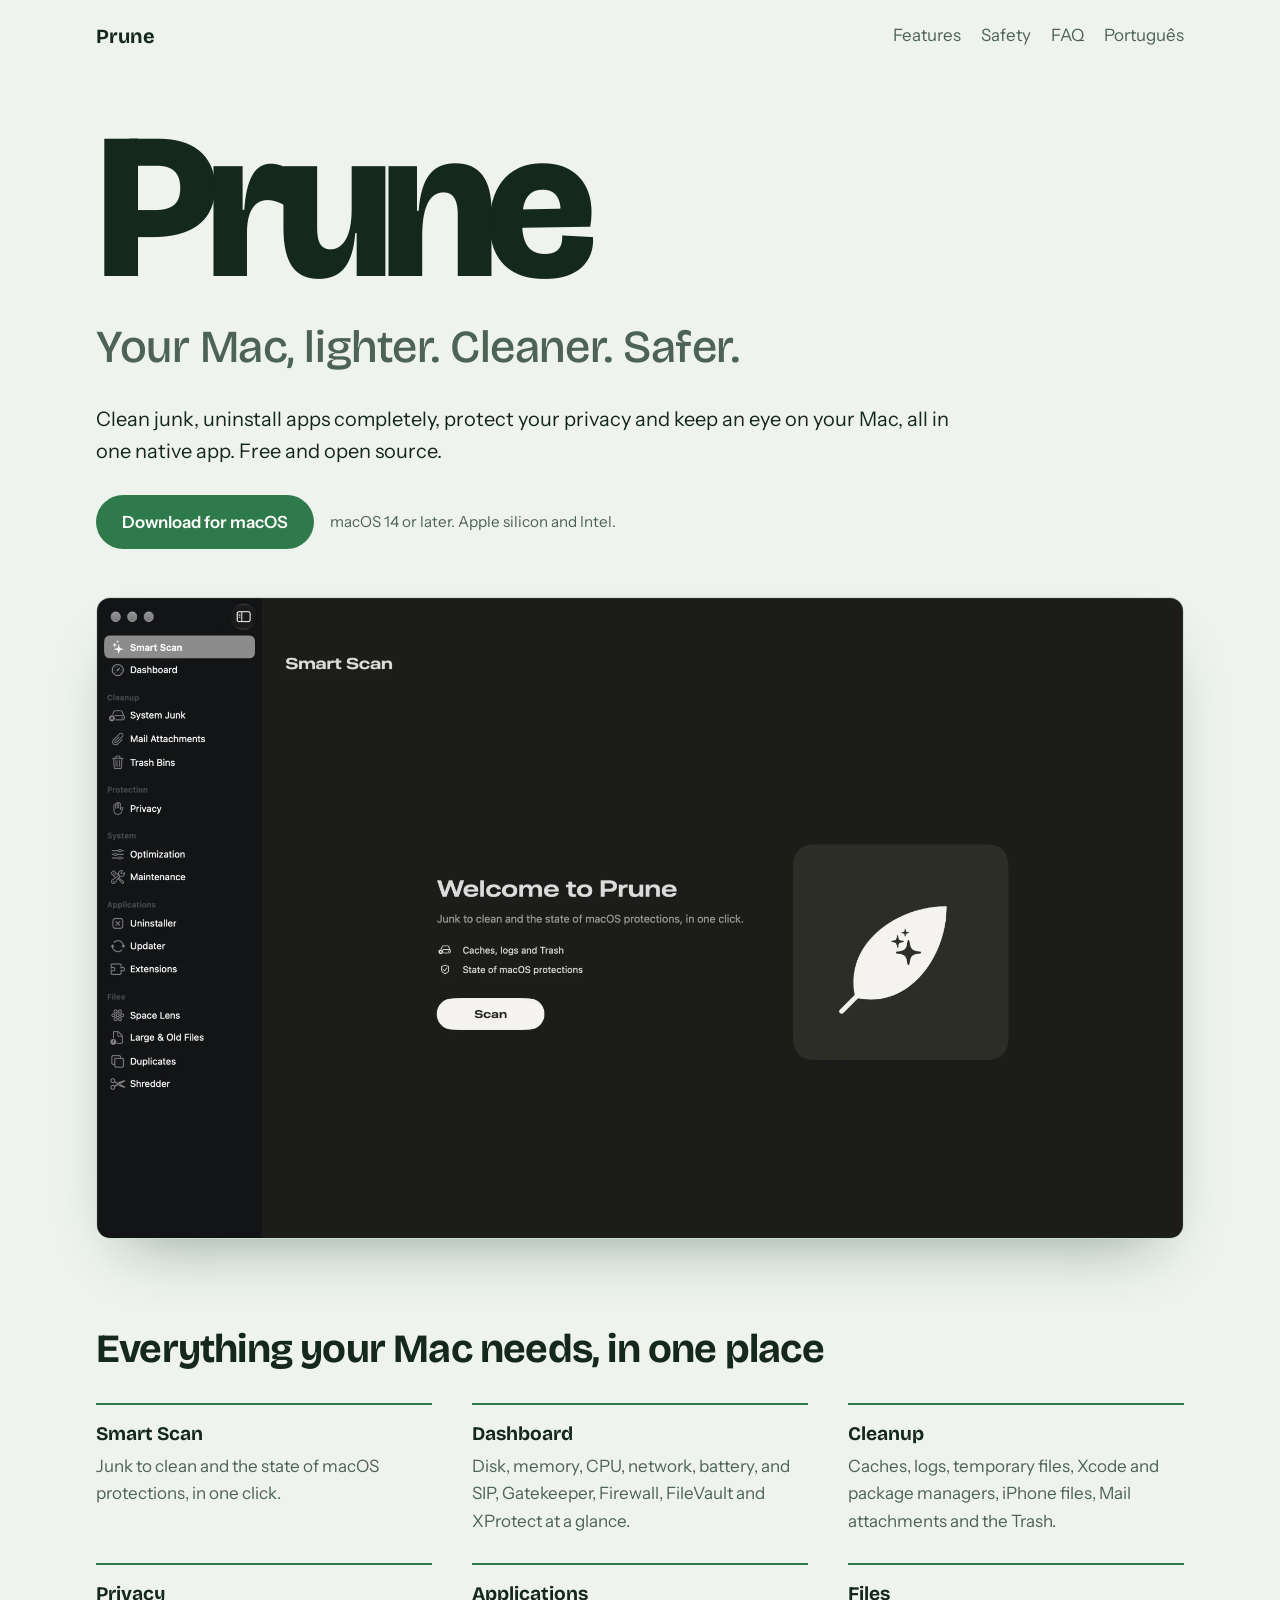
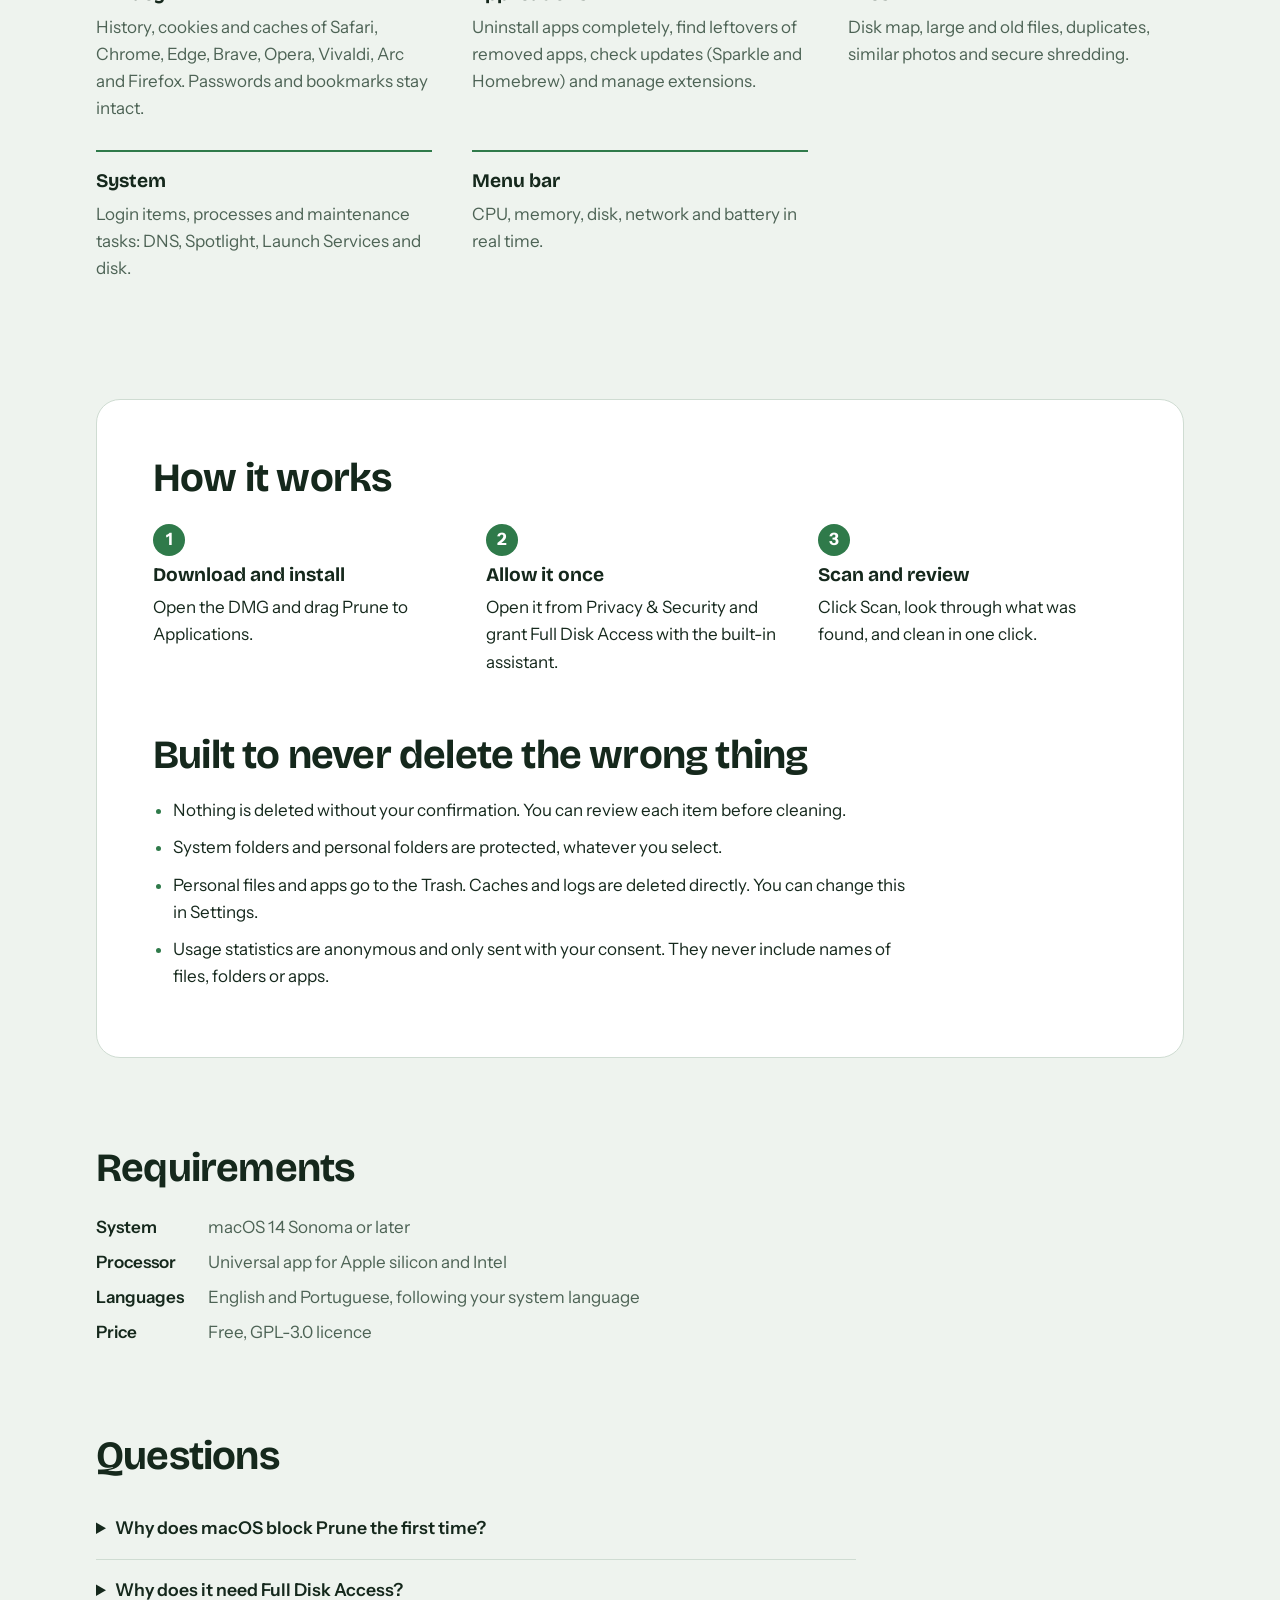
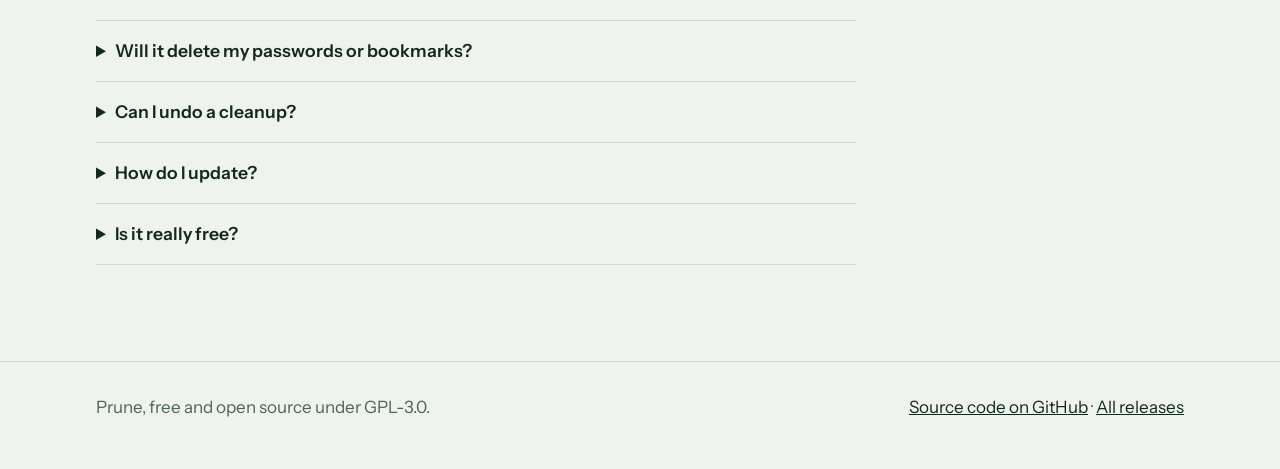
==== site/index.html @ 06bfbdbd "Add the Prune website (1.5.0)" ====
<!doctype html>
<html lang="en">
<head>
<meta charset="utf-8">
<meta name="viewport" content="width=device-width, initial-scale=1">
<title>Prune for Mac</title>
<meta name="description" content="Prune is a free, open-source Mac cleaner: clean junk, uninstall apps completely, protect your privacy and keep an eye on your Mac.">
<link rel="alternate" hreflang="pt-PT" href="pt/">
<link rel="preconnect" href="https://fonts.googleapis.com">
<link rel="stylesheet" href="https://fonts.googleapis.com/css2?family=Bricolage+Grotesque:wght@500;700;800&family=Instrument+Sans:wght@400;600&display=swap">
<link rel="stylesheet" href="style.css">
</head>
<body>
<a class="skip" href="#main">Skip to content</a>
<div class="wrap">
<header class="top">
  <a class="brand" href="./">Prune</a>
  <nav aria-label="Main">
    <a class="opt" href="#features">Features</a>
    <a class="opt" href="#safety">Safety</a>
    <a class="opt" href="#faq">FAQ</a>
    <a href="pt/" hreflang="pt-PT" lang="pt-PT">Português</a>
  </nav>
</header>
<main id="main">
<div class="hero">
  <h1>Prune<span>Your Mac, lighter. Cleaner. Safer.</span></h1>
  <p class="lede">Clean junk, uninstall apps completely, protect your privacy and keep an eye on your Mac, all in one native app. Free and open source.</p>
  <div class="cta">
    <a class="button" href="https://github.com/viniciuslopesgit/prune/releases/latest">Download for macOS</a>
    <p class="note">macOS 14 or later. Apple silicon and Intel.</p>
  </div>
  <figure class="shot"><img src="screenshot.png" width="2000" height="1177" alt="Prune Smart Scan showing junk to clean and the state of macOS protections"></figure>
</div>

<section id="features" aria-labelledby="f-h">
  <h2 id="f-h">Everything your Mac needs, in one place</h2>
  <div class="features">
    <div><h3>Smart Scan</h3><p>Junk to clean and the state of macOS protections, in one click.</p></div>
    <div><h3>Dashboard</h3><p>Disk, memory, CPU, network, battery, and SIP, Gatekeeper, Firewall, FileVault and XProtect at a glance.</p></div>
    <div><h3>Cleanup</h3><p>Caches, logs, temporary files, Xcode and package managers, iPhone files, Mail attachments and the Trash.</p></div>
    <div><h3>Privacy</h3><p>History, cookies and caches of Safari, Chrome, Edge, Brave, Opera, Vivaldi, Arc and Firefox. Passwords and bookmarks stay intact.</p></div>
    <div><h3>Applications</h3><p>Uninstall apps completely, find leftovers of removed apps, check updates (Sparkle and Homebrew) and manage extensions.</p></div>
    <div><h3>Files</h3><p>Disk map, large and old files, duplicates, similar photos and secure shredding.</p></div>
    <div><h3>System</h3><p>Login items, processes and maintenance tasks: DNS, Spotlight, Launch Services and disk.</p></div>
    <div><h3>Menu bar</h3><p>CPU, memory, disk, network and battery in real time.</p></div>
  </div>
</section>

<div class="safety" id="safety">
<section aria-labelledby="h-h">
  <h2 id="h-h">How it works</h2>
  <ol class="steps">
    <li><h3>Download and install</h3><p>Open the DMG and drag Prune to Applications.</p></li>
    <li><h3>Allow it once</h3><p>Open it from Privacy &amp; Security and grant Full Disk Access with the built-in assistant.</p></li>
    <li><h3>Scan and review</h3><p>Click Scan, look through what was found, and clean in one click.</p></li>
  </ol>
  <h2>Built to never delete the wrong thing</h2>
  <ul class="ticks">
    <li>Nothing is deleted without your confirmation. You can review each item before cleaning.</li>
    <li>System folders and personal folders are protected, whatever you select.</li>
    <li>Personal files and apps go to the Trash. Caches and logs are deleted directly. You can change this in Settings.</li>
    <li>Usage statistics are anonymous and only sent with your consent. They never include names of files, folders or apps.</li>
  </ul>
</section>
</div>

<section aria-labelledby="r-h">
  <h2 id="r-h">Requirements</h2>
  <dl class="req">
    <dt>System</dt><dd>macOS 14 Sonoma or later</dd>
    <dt>Processor</dt><dd>Universal app for Apple silicon and Intel</dd>
    <dt>Languages</dt><dd>English and Portuguese, following your system language</dd>
    <dt>Price</dt><dd>Free, GPL-3.0 licence</dd>
  </dl>
</section>

<section id="faq" aria-labelledby="q-h">
  <h2 id="q-h">Questions</h2>
  <details><summary>Why does macOS block Prune the first time?</summary>
    <p>Prune is not registered with Apple. Allow it once in System Settings, Privacy &amp; Security, Open Anyway, or run this in Terminal:</p>
    <pre><code>xattr -dr com.apple.quarantine /Applications/Prune.app</code></pre></details>
  <details><summary>Why does it need Full Disk Access?</summary>
    <p>Caches, logs and browser data live in folders macOS protects. Without access, Prune cannot see or clean them.</p></details>
  <details><summary>Will it delete my passwords or bookmarks?</summary>
    <p>No. Privacy cleaning removes history, cookies and caches only.</p></details>
  <details><summary>Can I undo a cleanup?</summary>
    <p>Personal files and apps go to the Trash, so you can restore them from there. Caches and logs are removed directly, as apps rebuild them.</p></details>
  <details><summary>How do I update?</summary>
    <p>Download the new version and replace the app in Applications. What's new is in the <a href="https://github.com/viniciuslopesgit/prune/blob/main/CHANGELOG.md">changelog</a>.</p></details>
  <details><summary>Is it really free?</summary>
    <p>Yes. Prune is open source under the GPL-3.0 licence, with the code on GitHub.</p></details>
</section>
</main>
</div>
<footer><div class="wrap">
  <span>Prune, free and open source under GPL-3.0.</span>
  <span><a href="https://github.com/viniciuslopesgit/prune">Source code on GitHub</a> · <a href="https://github.com/viniciuslopesgit/prune/releases">All releases</a></span>
</div></footer>
</body>
</html>
---- site/style.css ----
:root {
  --bg: #eef3ee;
  --surface: #ffffff;
  --ink: #15281c;
  --muted: #4d6355;
  --leaf: #2f7a4a;
  --leaf-ink: #ffffff;
  --line: #cfdcd2;
  color-scheme: light dark;
}
@media (prefers-color-scheme: dark) {
  :root:not([data-theme="light"]) {
    --bg: #0f1a13; --surface: #16251b; --ink: #e4efe6; --muted: #9db5a4;
    --leaf: #6cc28c; --leaf-ink: #0f1a13; --line: #2a3f31;
  }
}
:root[data-theme="dark"] {
  --bg: #0f1a13; --surface: #16251b; --ink: #e4efe6; --muted: #9db5a4;
  --leaf: #6cc28c; --leaf-ink: #0f1a13; --line: #2a3f31;
}
* { box-sizing: border-box; }
html { scroll-behavior: smooth; }
@media (prefers-reduced-motion: reduce) { html { scroll-behavior: auto; } }
body {
  margin: 0; background: var(--bg); color: var(--ink);
  font: 1.0625rem/1.6 "Instrument Sans", system-ui, sans-serif;
}
h1, h2, h3 { font-family: "Bricolage Grotesque", system-ui, sans-serif; line-height: 1.1; margin: 0 0 .5em; }
h2 { font-size: clamp(1.75rem, 4vw, 2.5rem); letter-spacing: -.02em; }
h3 { font-size: 1.2rem; }
p { margin: 0 0 1em; max-width: 68ch; }
a { color: var(--leaf); }
a:focus-visible, summary:focus-visible { outline: 3px solid var(--leaf); outline-offset: 3px; border-radius: 4px; }
.wrap { max-width: 1120px; margin: 0 auto; padding: 0 16px; }
.skip { position: absolute; left: -999px; }
.skip:focus { left: 16px; top: 16px; background: var(--surface); padding: 8px; }

header.top { display: flex; justify-content: space-between; align-items: center; padding: 20px 0; gap: 16px; }
.brand { font-family: "Bricolage Grotesque", sans-serif; font-weight: 700; font-size: 1.25rem; color: var(--ink); text-decoration: none; }
.top nav { display: flex; gap: 20px; flex-wrap: wrap; }
.top nav a { color: var(--muted); text-decoration: none; }
.top nav a:hover { color: var(--ink); }

.hero { padding: 48px 0 0; }
.hero h1 {
  font-size: clamp(4.5rem, 18vw, 13rem); font-weight: 800; letter-spacing: -.06em;
  margin: 0; line-height: .85;
}
.hero h1 span { display: block; font-size: .22em; font-weight: 500; letter-spacing: -.01em; color: var(--muted); margin-top: .5em; line-height: 1.2; }
.hero .lede { font-size: 1.25rem; margin-top: 28px; }
.cta { display: flex; gap: 16px; align-items: center; flex-wrap: wrap; margin: 28px 0 8px; }
.button {
  background: var(--leaf); color: var(--leaf-ink); text-decoration: none; font-weight: 600;
  padding: 14px 26px; border-radius: 999px; font-size: 1.05rem;
}
.button:hover { filter: brightness(1.08); }
.note { color: var(--muted); font-size: .95rem; margin: 0; }
.shot { margin: 48px 0 0; }
.shot img { width: 100%; height: auto; display: block; border-radius: 14px; border: 1px solid var(--line); box-shadow: 0 30px 60px -30px rgba(21, 60, 35, .45); }

section { padding: 88px 0 0; }
.features { display: grid; grid-template-columns: repeat(auto-fit, minmax(260px, 1fr)); gap: 0 40px; margin-top: 32px; }
.features div { border-top: 2px solid var(--leaf); padding: 18px 0 28px; }
.features p { color: var(--muted); margin: 0; }

.safety { background: var(--surface); border: 1px solid var(--line); border-radius: 24px; padding: clamp(24px, 5vw, 56px); margin-top: 88px; }
.safety section { padding: 0; }
ol.steps { padding: 0; list-style: none; counter-reset: s; display: grid; grid-template-columns: repeat(auto-fit, minmax(220px, 1fr)); gap: 24px; margin: 24px 0 40px; }
ol.steps li { counter-increment: s; }
ol.steps li::before { content: counter(s); display: inline-grid; place-items: center; width: 2rem; height: 2rem; border-radius: 50%; background: var(--leaf); color: var(--leaf-ink); font-weight: 700; margin-bottom: 8px; }
ul.ticks { padding-left: 1.2em; margin: 0; }
ul.ticks li { margin-bottom: .6em; max-width: 68ch; }
ul.ticks li::marker { color: var(--leaf); }

dl.req { display: grid; grid-template-columns: max-content 1fr; gap: 8px 24px; margin: 24px 0 0; }
dl.req dt { font-weight: 600; }
dl.req dd { margin: 0; color: var(--muted); }
pre { background: var(--surface); border: 1px solid var(--line); padding: 12px 16px; border-radius: 8px; overflow-x: auto; font-size: .9rem; }

details { border-bottom: 1px solid var(--line); padding: 16px 0; max-width: 760px; }
summary { cursor: pointer; font-weight: 600; font-size: 1.1rem; }
details p { margin: 12px 0 0; color: var(--muted); }

footer { margin-top: 96px; padding: 32px 0 48px; border-top: 1px solid var(--line); color: var(--muted); }
footer .wrap { display: flex; justify-content: space-between; gap: 16px; flex-wrap: wrap; }
footer a { color: var(--ink); }
@media (max-width: 600px) { .top nav a.opt { display: none; } dl.req { grid-template-columns: 1fr; } dl.req dd { margin-bottom: 8px; } }
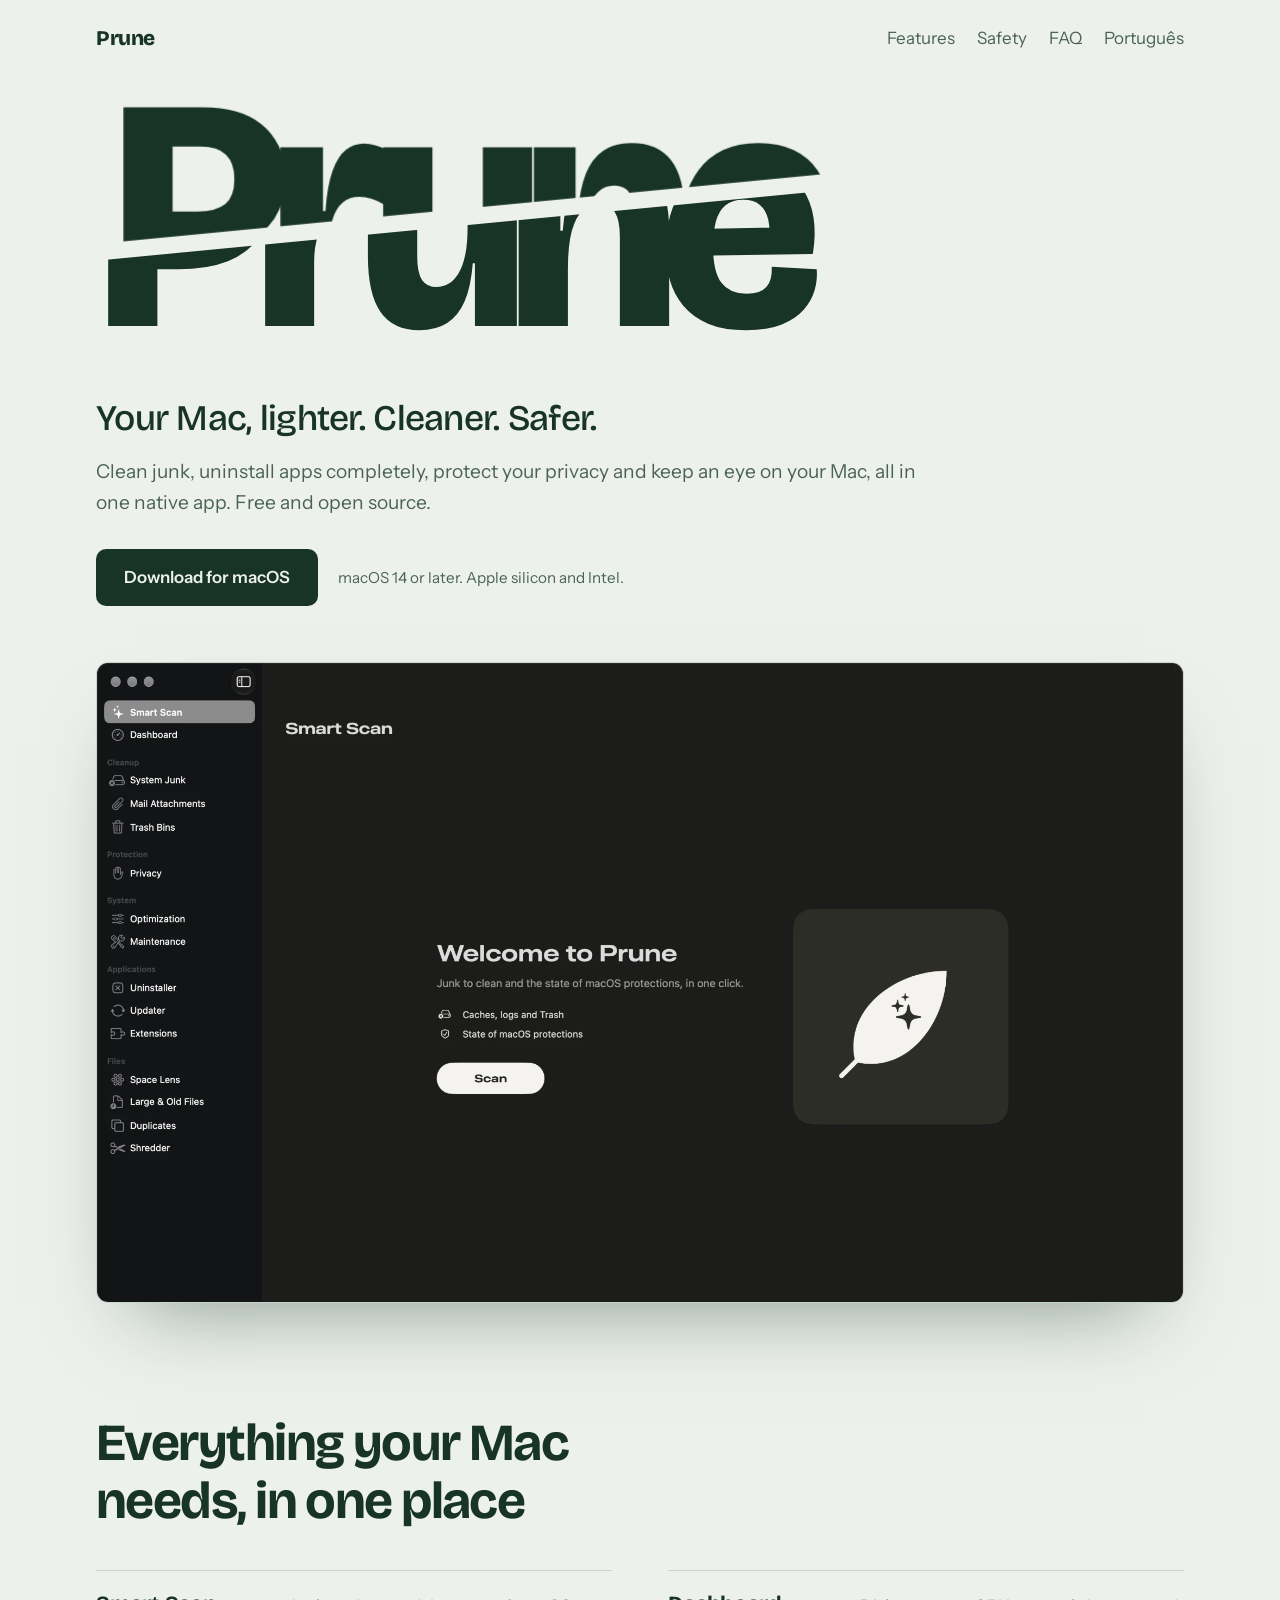
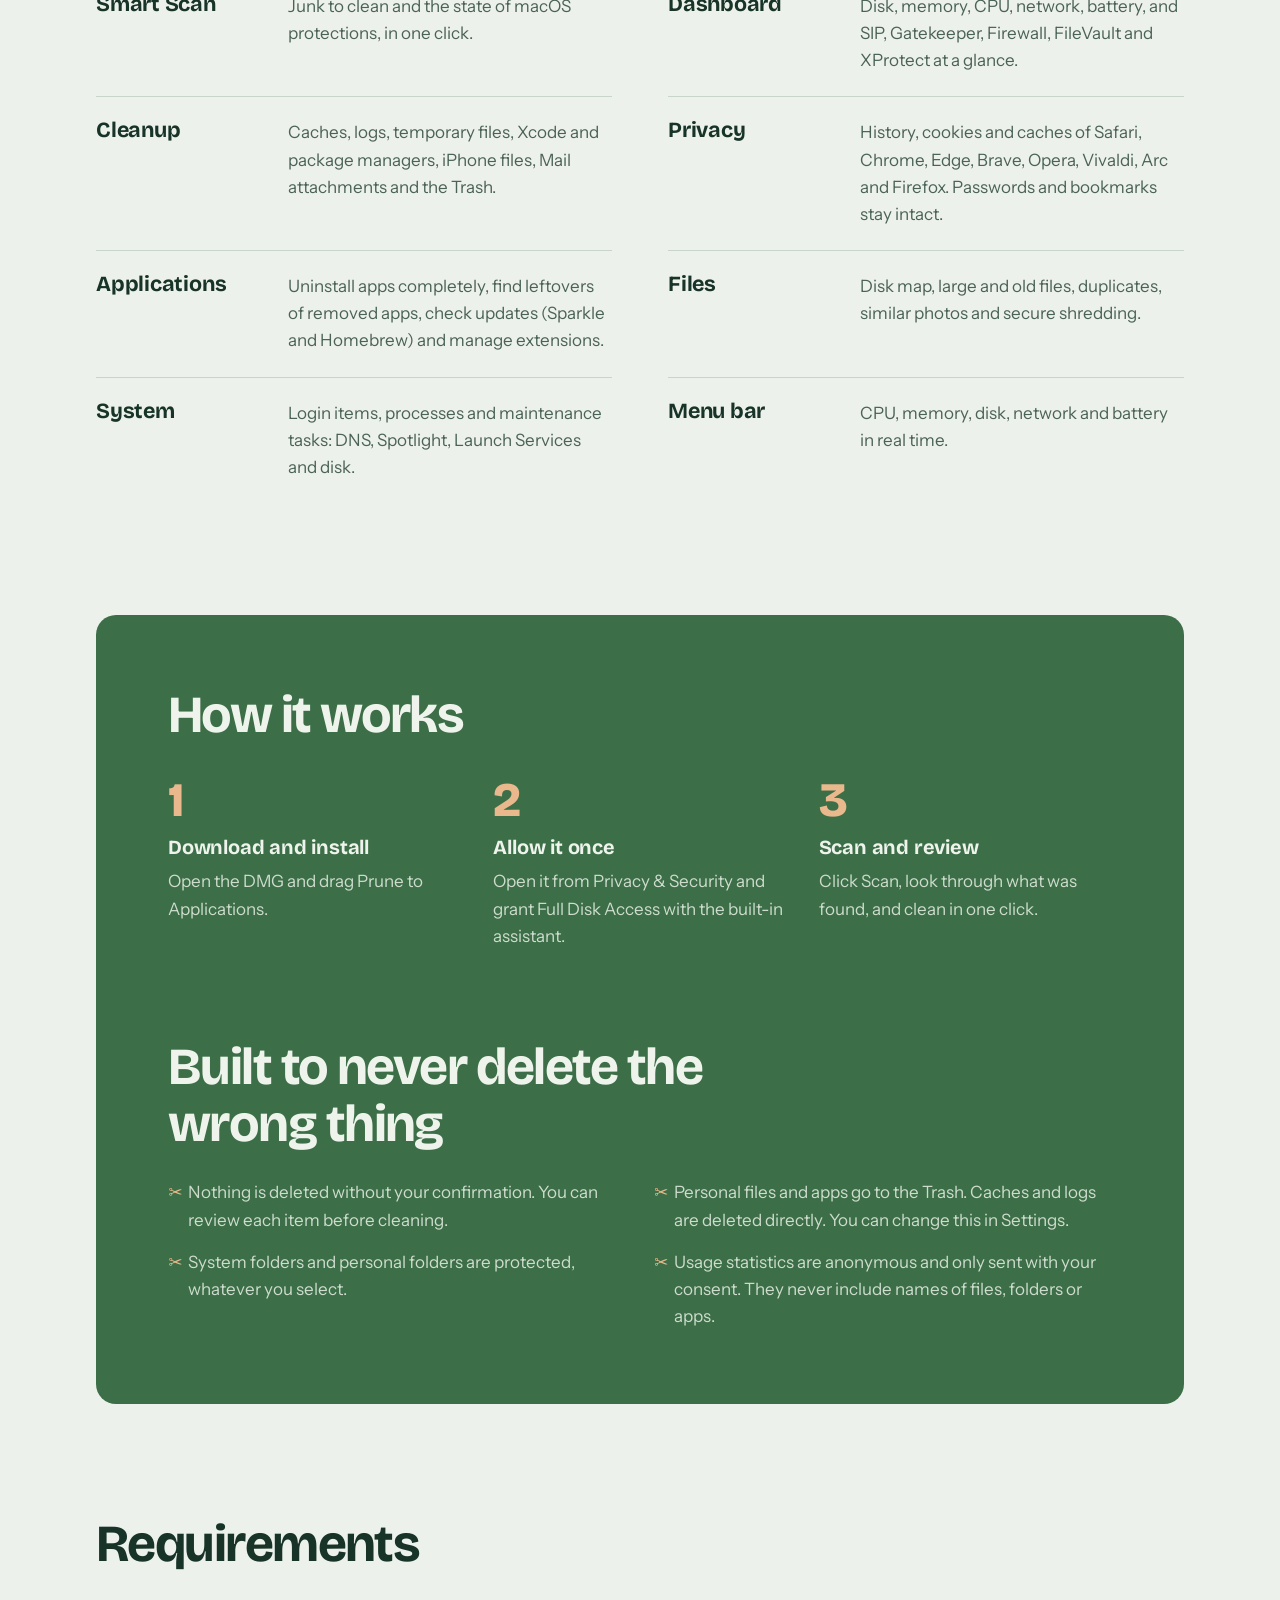
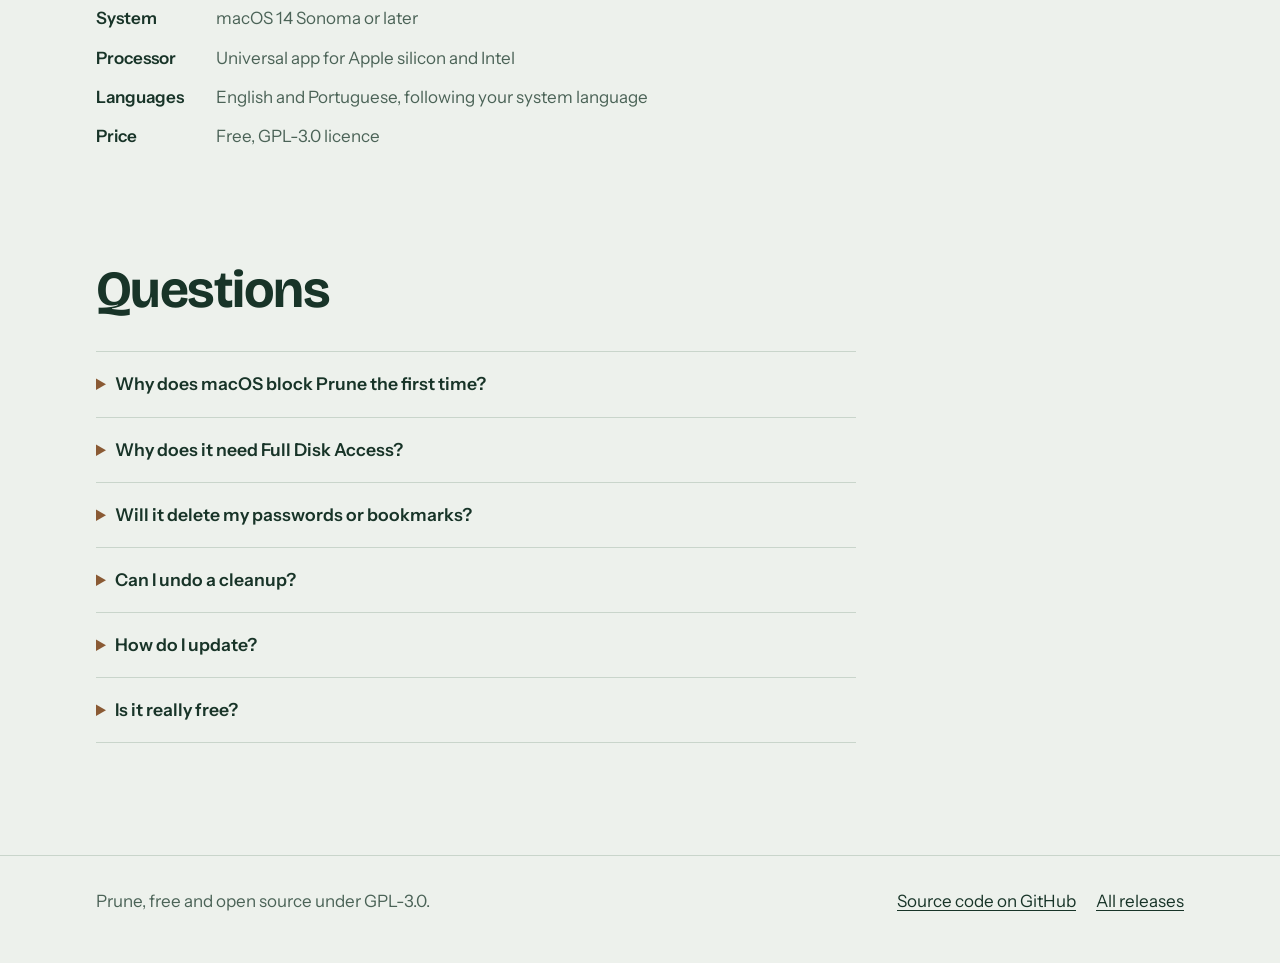
==== commit ee7ca785: "Redesign the website and publish it on GitHub Pages (1.6.0)" ====
--- a/site/index.html
+++ b/site/index.html
@@ -24,7 +24,8 @@
 </header>
 <main id="main">
 <div class="hero">
-  <h1>Prune<span>Your Mac, lighter. Cleaner. Safer.</span></h1>
+  <h1 class="mark" aria-label="Prune"><span class="piece top" aria-hidden="true">Prune</span><span class="piece low" aria-hidden="true">Prune</span></h1>
+  <p class="tagline">Your Mac, lighter. Cleaner. Safer.</p>
   <p class="lede">Clean junk, uninstall apps completely, protect your privacy and keep an eye on your Mac, all in one native app. Free and open source.</p>
   <div class="cta">
     <a class="button" href="https://github.com/viniciuslopesgit/prune/releases/latest">Download for macOS</a>
@@ -95,7 +96,7 @@
 </div>
 <footer><div class="wrap">
   <span>Prune, free and open source under GPL-3.0.</span>
-  <span><a href="https://github.com/viniciuslopesgit/prune">Source code on GitHub</a> · <a href="https://github.com/viniciuslopesgit/prune/releases">All releases</a></span>
+  <span><a href="https://github.com/viniciuslopesgit/prune">Source code on GitHub</a> <a href="https://github.com/viniciuslopesgit/prune/releases">All releases</a></span>
 </div></footer>
 </body>
 </html>
--- a/site/style.css
+++ b/site/style.css
@@ -1,87 +1,122 @@
+/* Prune: a pruning cut through the wordmark is the one bold moment; the rest stays quiet. */
 :root {
-  --bg: #eef3ee;
-  --surface: #ffffff;
-  --ink: #15281c;
-  --muted: #4d6355;
-  --leaf: #2f7a4a;
-  --leaf-ink: #ffffff;
-  --line: #cfdcd2;
+  --paper: #edf1ec;   /* pale leaf-grey */
+  --sheet: #f7f9f6;
+  --ink: #183428;     /* bottle green */
+  --muted: #4b6357;
+  --moss: #3c6e47;
+  --bark: #8a5a34;    /* the cut, step numbers */
+  --line: #c9d5cb;
+  --on-moss: #eef4ec;
   color-scheme: light dark;
 }
 @media (prefers-color-scheme: dark) {
   :root:not([data-theme="light"]) {
-    --bg: #0f1a13; --surface: #16251b; --ink: #e4efe6; --muted: #9db5a4;
-    --leaf: #6cc28c; --leaf-ink: #0f1a13; --line: #2a3f31;
+    --paper: #16201a; --sheet: #1c2921; --ink: #e2ebe0; --muted: #a2b5a7;
+    --moss: #2f5a3a; --bark: #d39a68; --line: #2c3d32; --on-moss: #eef4ec;
   }
 }
 :root[data-theme="dark"] {
-  --bg: #0f1a13; --surface: #16251b; --ink: #e4efe6; --muted: #9db5a4;
-  --leaf: #6cc28c; --leaf-ink: #0f1a13; --line: #2a3f31;
+  --paper: #16201a; --sheet: #1c2921; --ink: #e2ebe0; --muted: #a2b5a7;
+  --moss: #2f5a3a; --bark: #d39a68; --line: #2c3d32; --on-moss: #eef4ec;
 }
+
 * { box-sizing: border-box; }
 html { scroll-behavior: smooth; }
-@media (prefers-reduced-motion: reduce) { html { scroll-behavior: auto; } }
 body {
-  margin: 0; background: var(--bg); color: var(--ink);
+  margin: 0; background: var(--paper); color: var(--ink);
   font: 1.0625rem/1.6 "Instrument Sans", system-ui, sans-serif;
 }
 h1, h2, h3 { font-family: "Bricolage Grotesque", system-ui, sans-serif; line-height: 1.1; margin: 0 0 .5em; }
-h2 { font-size: clamp(1.75rem, 4vw, 2.5rem); letter-spacing: -.02em; }
-h3 { font-size: 1.2rem; }
-p { margin: 0 0 1em; max-width: 68ch; }
-a { color: var(--leaf); }
-a:focus-visible, summary:focus-visible { outline: 3px solid var(--leaf); outline-offset: 3px; border-radius: 4px; }
+h2 { font-size: clamp(2rem, 5vw, 3.25rem); font-weight: 700; letter-spacing: -.03em; max-width: 18ch; }
+h3 { font-size: 1.25rem; font-weight: 700; letter-spacing: -.01em; }
+p { margin: 0 0 1em; max-width: 64ch; }
+a { color: var(--moss); text-underline-offset: 3px; }
+a:focus-visible, summary:focus-visible { outline: 3px solid var(--bark); outline-offset: 3px; border-radius: 4px; }
 .wrap { max-width: 1120px; margin: 0 auto; padding: 0 16px; }
 .skip { position: absolute; left: -999px; }
-.skip:focus { left: 16px; top: 16px; background: var(--surface); padding: 8px; }
+.skip:focus { left: 16px; top: 16px; background: var(--sheet); padding: 8px; z-index: 2; }
 
-header.top { display: flex; justify-content: space-between; align-items: center; padding: 20px 0; gap: 16px; }
-.brand { font-family: "Bricolage Grotesque", sans-serif; font-weight: 700; font-size: 1.25rem; color: var(--ink); text-decoration: none; }
-.top nav { display: flex; gap: 20px; flex-wrap: wrap; }
+header.top { display: flex; justify-content: space-between; align-items: center; padding: 22px 0; gap: 16px; }
+.brand { font-family: "Bricolage Grotesque", sans-serif; font-weight: 800; font-size: 1.3rem; color: var(--ink); text-decoration: none; letter-spacing: -.02em; }
+.top nav { display: flex; gap: 22px; flex-wrap: wrap; }
 .top nav a { color: var(--muted); text-decoration: none; }
-.top nav a:hover { color: var(--ink); }
+.top nav a:hover { color: var(--ink); text-decoration: underline; }
 
-.hero { padding: 48px 0 0; }
-.hero h1 {
-  font-size: clamp(4.5rem, 18vw, 13rem); font-weight: 800; letter-spacing: -.06em;
-  margin: 0; line-height: .85;
+/* Hero: the wordmark, cut on a diagonal like a pruned branch */
+.hero { padding: 24px 0 0; }
+.mark {
+  position: relative; display: grid; margin: 0;
+  font-size: clamp(5.5rem, 27vw, 19rem); font-weight: 800; letter-spacing: -.065em;
+  line-height: .82; padding-bottom: .06em;
 }
-.hero h1 span { display: block; font-size: .22em; font-weight: 500; letter-spacing: -.01em; color: var(--muted); margin-top: .5em; line-height: 1.2; }
-.hero .lede { font-size: 1.25rem; margin-top: 28px; }
-.cta { display: flex; gap: 16px; align-items: center; flex-wrap: wrap; margin: 28px 0 8px; }
+.piece { grid-area: 1 / 1; }
+.piece.top { clip-path: polygon(0 0, 100% 0, 100% 22%, 0 64%); transform: translate(.05em, -.06em); }
+.piece.low { clip-path: polygon(0 64%, 100% 22%, 100% 100%, 0 100%); }
+@media (prefers-reduced-motion: no-preference) {
+  html { scroll-behavior: smooth; }
+  .piece.top { animation: snip .9s cubic-bezier(.2, .8, .2, 1) .35s both; }
+  @keyframes snip { from { transform: none; } }
+}
+@media (prefers-reduced-motion: reduce) { html { scroll-behavior: auto; } }
+
+.tagline { font-family: "Bricolage Grotesque", sans-serif; font-size: clamp(1.5rem, 3.4vw, 2.25rem); font-weight: 500; letter-spacing: -.02em; line-height: 1.2; margin: 28px 0 0; }
+.hero .lede { font-size: 1.2rem; color: var(--muted); margin-top: 16px; }
+.cta { display: flex; gap: 20px; align-items: center; flex-wrap: wrap; margin: 32px 0 8px; }
 .button {
-  background: var(--leaf); color: var(--leaf-ink); text-decoration: none; font-weight: 600;
-  padding: 14px 26px; border-radius: 999px; font-size: 1.05rem;
+  background: var(--ink); color: var(--paper); text-decoration: none; font-weight: 600;
+  padding: 15px 28px; border-radius: 10px; font-size: 1.05rem;
 }
-.button:hover { filter: brightness(1.08); }
+.button:hover { background: var(--moss); color: var(--on-moss); }
 .note { color: var(--muted); font-size: .95rem; margin: 0; }
-.shot { margin: 48px 0 0; }
-.shot img { width: 100%; height: auto; display: block; border-radius: 14px; border: 1px solid var(--line); box-shadow: 0 30px 60px -30px rgba(21, 60, 35, .45); }
+.shot { margin: 56px 0 0; }
+.shot img { width: 100%; height: auto; display: block; border-radius: 12px; border: 1px solid var(--line); box-shadow: 0 40px 80px -40px rgba(24, 52, 40, .5); }
 
-section { padding: 88px 0 0; }
-.features { display: grid; grid-template-columns: repeat(auto-fit, minmax(260px, 1fr)); gap: 0 40px; margin-top: 32px; }
-.features div { border-top: 2px solid var(--leaf); padding: 18px 0 28px; }
+section { padding: 112px 0 0; }
+
+/* Features: a plain index of what Prune does, names set large */
+.features { display: grid; grid-template-columns: repeat(2, 1fr); gap: 0 56px; margin-top: 40px; }
+.features div { display: grid; grid-template-columns: 11rem 1fr; gap: 16px; padding: 22px 0; border-top: 1px solid var(--line); }
+.features h3 { margin: 0; font-size: 1.35rem; }
 .features p { color: var(--muted); margin: 0; }
 
-.safety { background: var(--surface); border: 1px solid var(--line); border-radius: 24px; padding: clamp(24px, 5vw, 56px); margin-top: 88px; }
+/* Safety: the one inverted block */
+.safety { background: var(--moss); color: var(--on-moss); border-radius: 20px; padding: clamp(28px, 6vw, 72px); margin-top: 112px; }
 .safety section { padding: 0; }
-ol.steps { padding: 0; list-style: none; counter-reset: s; display: grid; grid-template-columns: repeat(auto-fit, minmax(220px, 1fr)); gap: 24px; margin: 24px 0 40px; }
+.safety h2 { color: var(--on-moss); }
+.safety h2 + ul { margin-top: 24px; }
+ol.steps { padding: 0; list-style: none; counter-reset: s; display: grid; grid-template-columns: repeat(auto-fit, minmax(180px, 1fr)); gap: 32px; margin: 32px 0 72px; }
 ol.steps li { counter-increment: s; }
-ol.steps li::before { content: counter(s); display: inline-grid; place-items: center; width: 2rem; height: 2rem; border-radius: 50%; background: var(--leaf); color: var(--leaf-ink); font-weight: 700; margin-bottom: 8px; }
-ul.ticks { padding-left: 1.2em; margin: 0; }
-ul.ticks li { margin-bottom: .6em; max-width: 68ch; }
-ul.ticks li::marker { color: var(--leaf); }
+ol.steps li::before { content: counter(s); display: block; font: 800 3rem/1 "Bricolage Grotesque", sans-serif; color: #e9b98d; margin-bottom: 12px; }
+ol.steps p, ul.ticks li { color: color-mix(in srgb, var(--on-moss) 82%, transparent); }
+ul.ticks { padding-left: 1.2em; margin: 0; columns: 2 300px; column-gap: 48px; }
+ul.ticks li { margin-bottom: .9em; break-inside: avoid; }
+ul.ticks li::marker { content: "✂  "; color: #e9b98d; }
 
-dl.req { display: grid; grid-template-columns: max-content 1fr; gap: 8px 24px; margin: 24px 0 0; }
+dl.req { display: grid; grid-template-columns: max-content 1fr; gap: 12px 32px; margin: 32px 0 0; }
 dl.req dt { font-weight: 600; }
 dl.req dd { margin: 0; color: var(--muted); }
-pre { background: var(--surface); border: 1px solid var(--line); padding: 12px 16px; border-radius: 8px; overflow-x: auto; font-size: .9rem; }
+pre { background: var(--sheet); border: 1px solid var(--line); padding: 12px 16px; border-radius: 8px; overflow-x: auto; font-size: .9rem; }
 
-details { border-bottom: 1px solid var(--line); padding: 16px 0; max-width: 760px; }
+details { border-bottom: 1px solid var(--line); padding: 18px 0; max-width: 760px; }
+details:first-of-type { border-top: 1px solid var(--line); margin-top: 32px; }
 summary { cursor: pointer; font-weight: 600; font-size: 1.1rem; }
+summary::marker { color: var(--bark); }
 details p { margin: 12px 0 0; color: var(--muted); }
 
-footer { margin-top: 96px; padding: 32px 0 48px; border-top: 1px solid var(--line); color: var(--muted); }
+footer { margin-top: 112px; padding: 32px 0 48px; border-top: 1px solid var(--line); color: var(--muted); }
 footer .wrap { display: flex; justify-content: space-between; gap: 16px; flex-wrap: wrap; }
+footer span:last-child { display: flex; gap: 20px; }
 footer a { color: var(--ink); }
-@media (max-width: 600px) { .top nav a.opt { display: none; } dl.req { grid-template-columns: 1fr; } dl.req dd { margin-bottom: 8px; } }
+
+@media (max-width: 760px) {
+  .features { grid-template-columns: 1fr; }
+  .features div { grid-template-columns: 1fr; gap: 6px; }
+}
+@media (max-width: 600px) {
+  .top nav a.opt { display: none; }
+  dl.req { grid-template-columns: 1fr; gap: 2px; }
+  dl.req dd { margin-bottom: 12px; }
+  section { padding-top: 80px; }
+  .safety { margin-top: 80px; }
+}
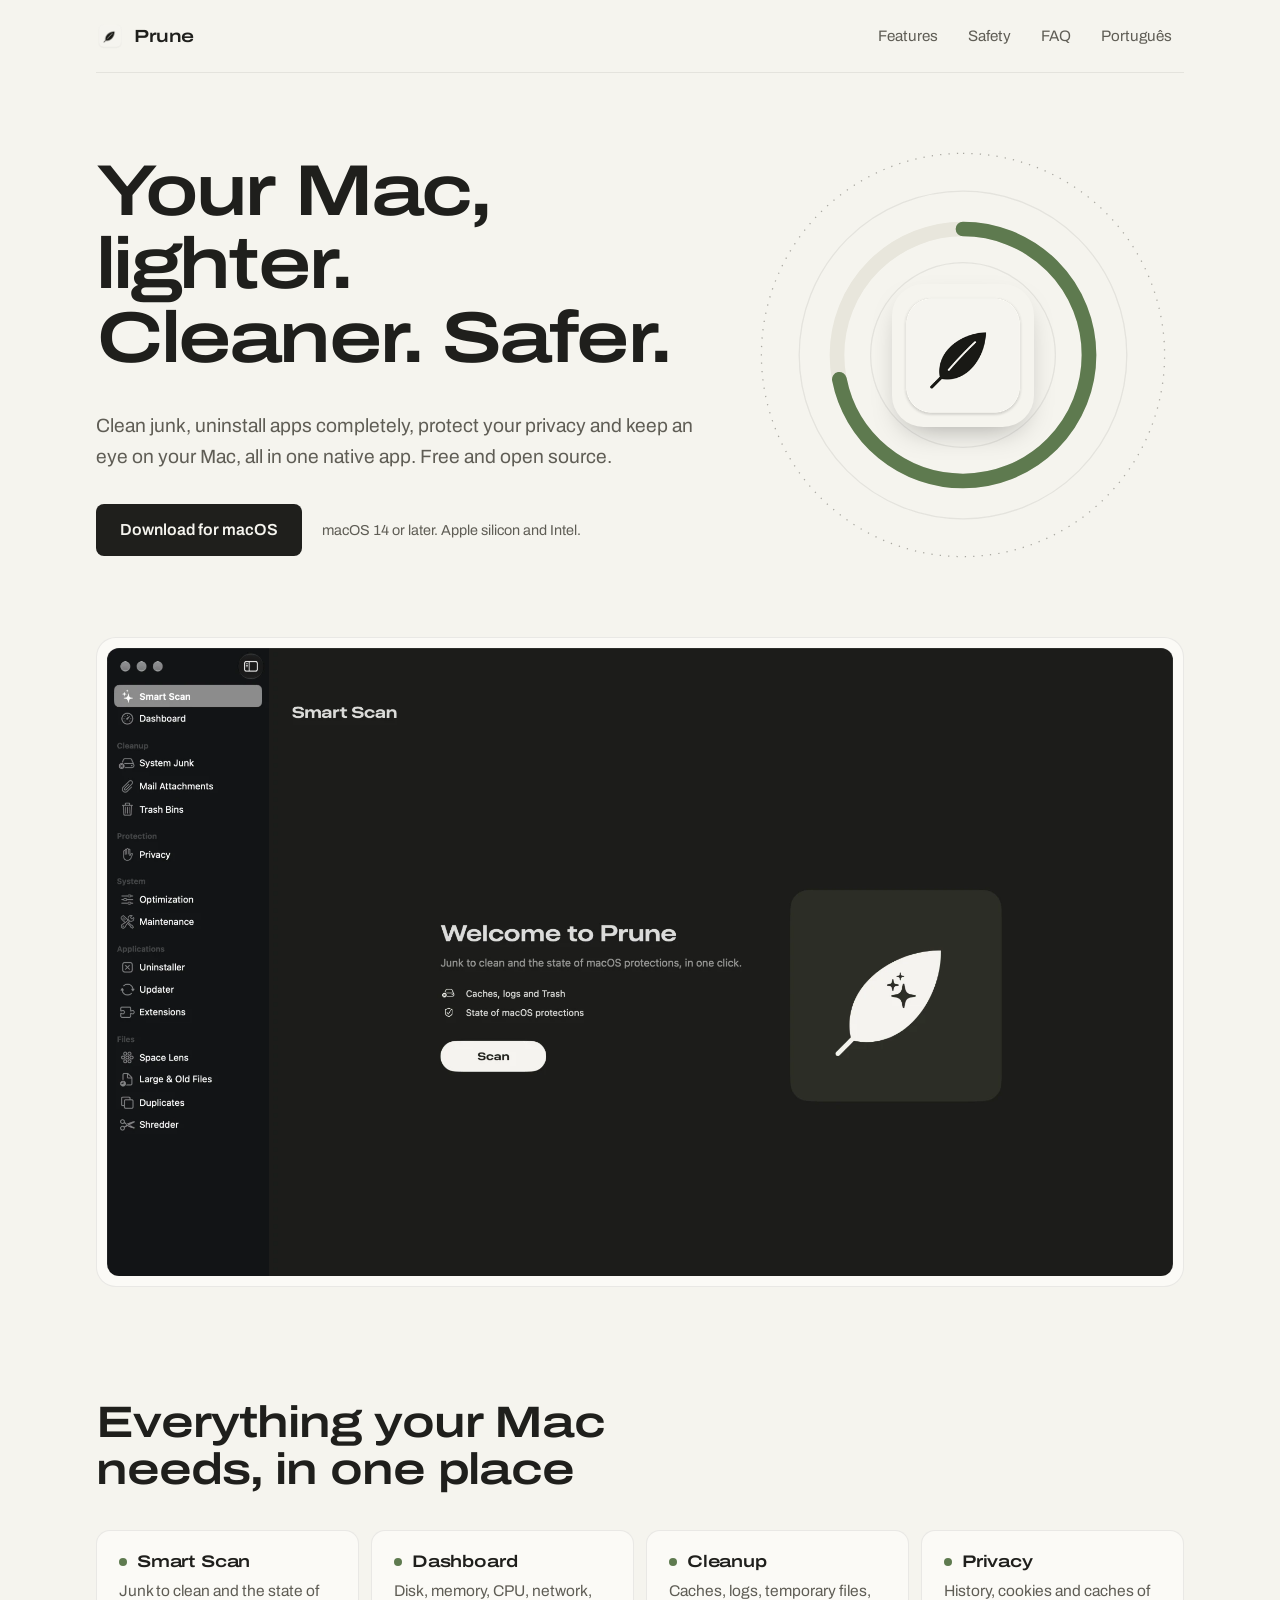
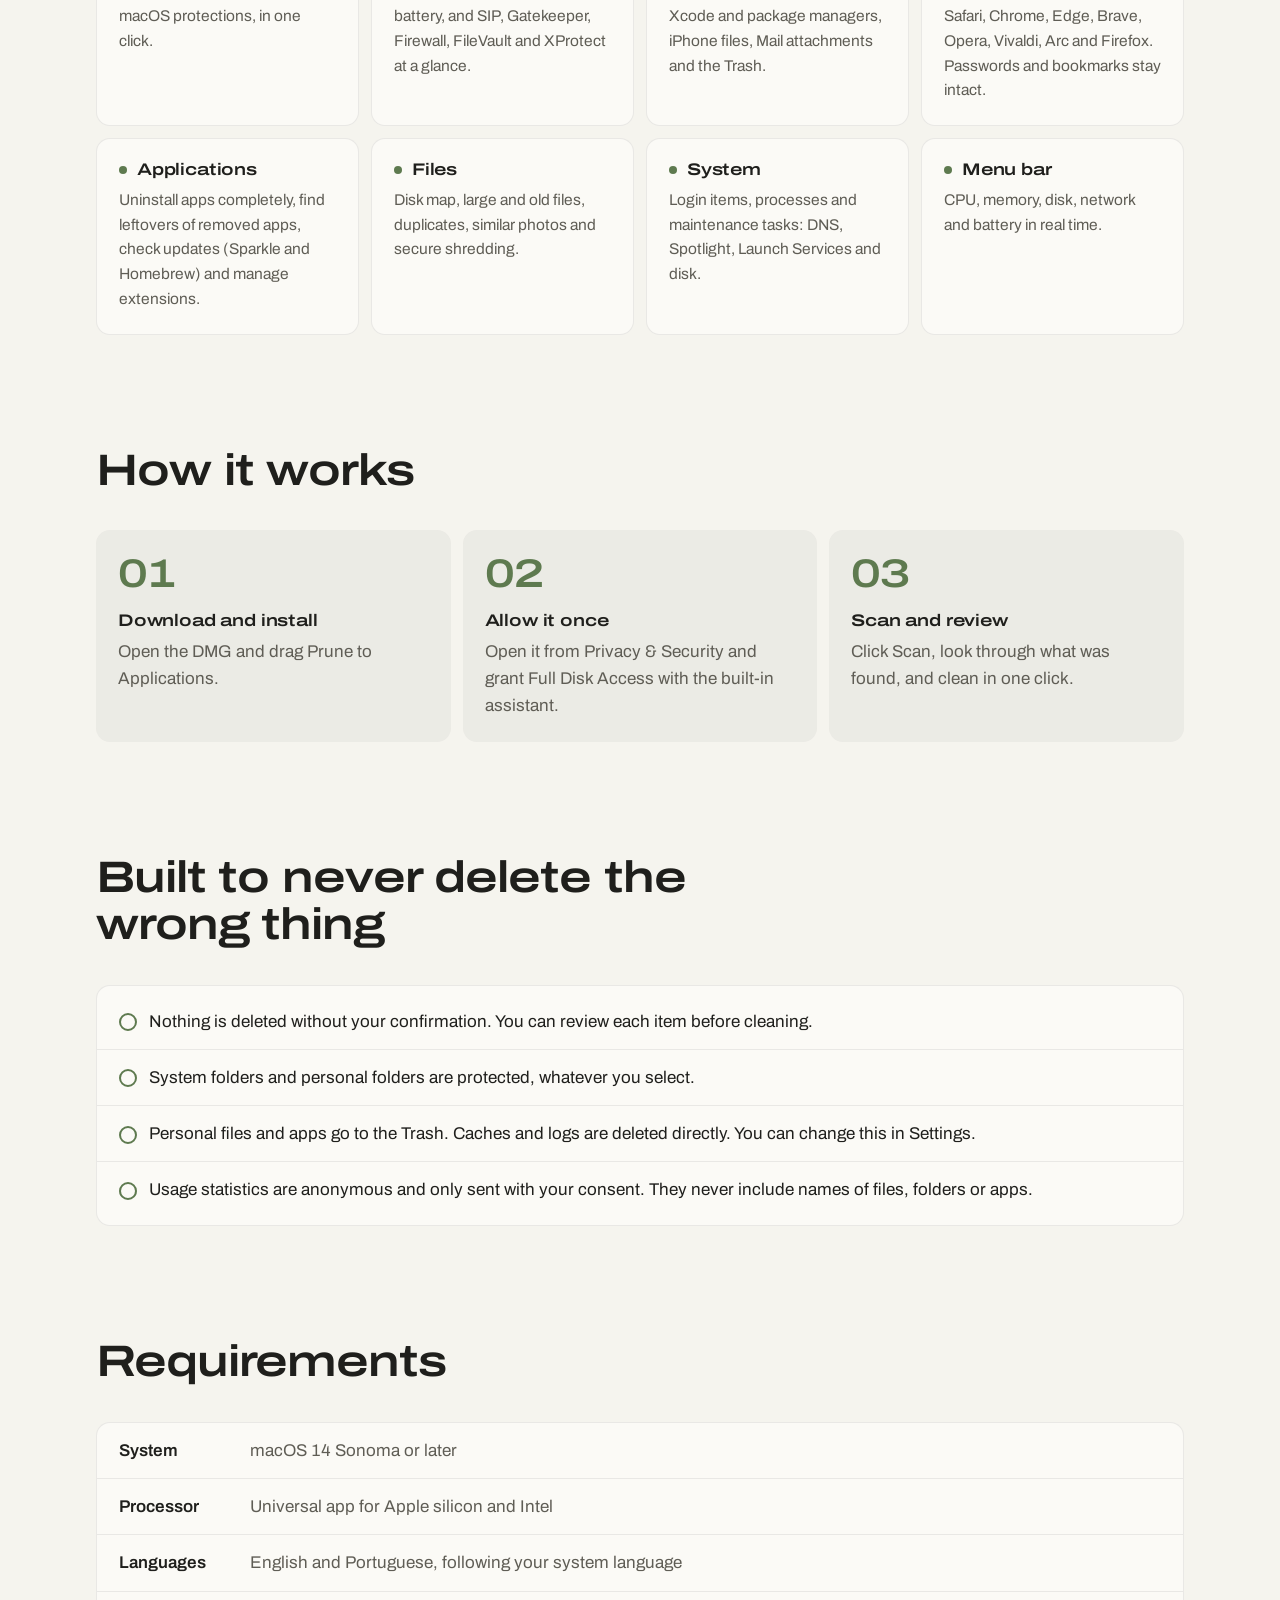
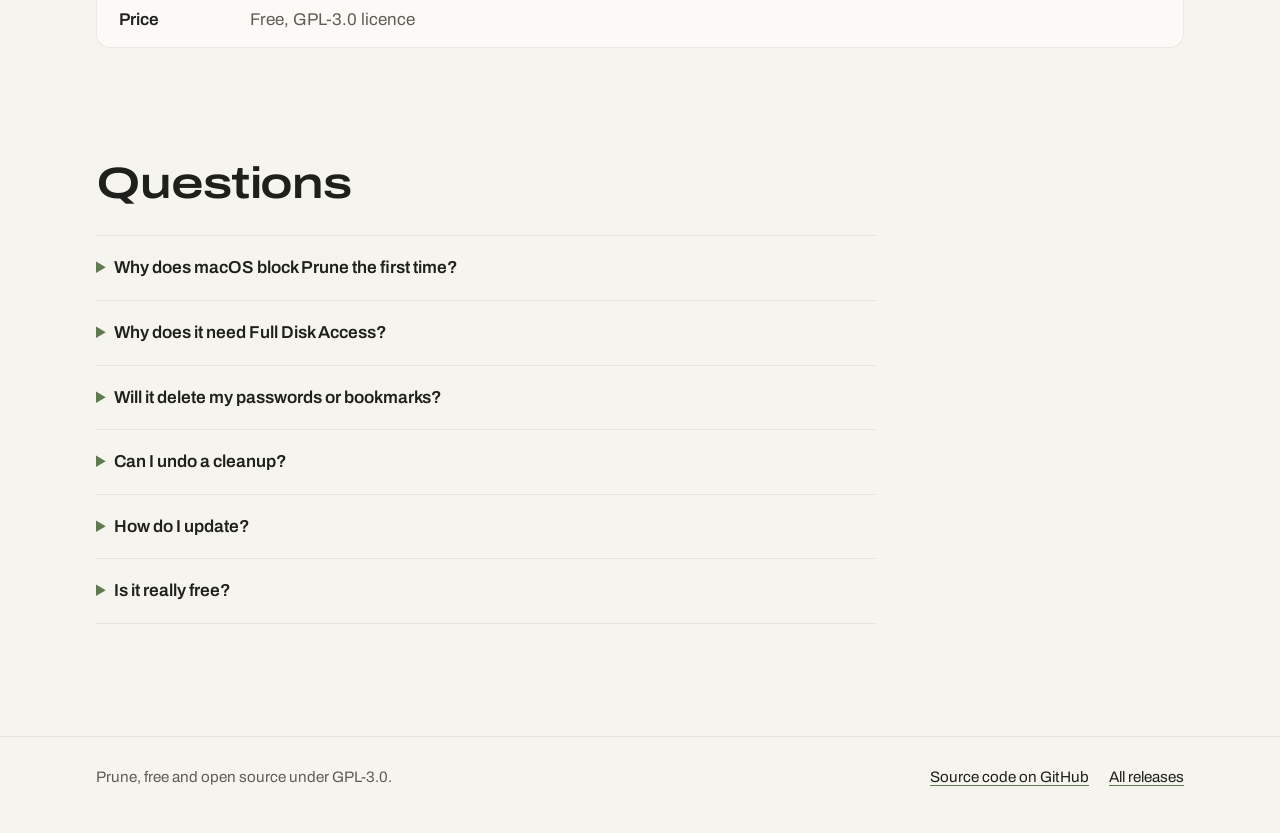
==== commit 30160bbc: "Match the website to the app's design (1.6.1)" ====
--- a/site/index.html
+++ b/site/index.html
@@ -7,14 +7,14 @@
 <meta name="description" content="Prune is a free, open-source Mac cleaner: clean junk, uninstall apps completely, protect your privacy and keep an eye on your Mac.">
 <link rel="alternate" hreflang="pt-PT" href="pt/">
 <link rel="preconnect" href="https://fonts.googleapis.com">
-<link rel="stylesheet" href="https://fonts.googleapis.com/css2?family=Bricolage+Grotesque:wght@500;700;800&family=Instrument+Sans:wght@400;600&display=swap">
+<link rel="stylesheet" href="https://fonts.googleapis.com/css2?family=Archivo:wdth,wght@62..125,100..900&display=swap">
 <link rel="stylesheet" href="style.css">
 </head>
 <body>
 <a class="skip" href="#main">Skip to content</a>
 <div class="wrap">
 <header class="top">
-  <a class="brand" href="./">Prune</a>
+  <a class="brand" href="./"><img src="icon.png" width="28" height="28" alt="">Prune</a>
   <nav aria-label="Main">
     <a class="opt" href="#features">Features</a>
     <a class="opt" href="#safety">Safety</a>
@@ -24,13 +24,15 @@
 </header>
 <main id="main">
 <div class="hero">
-  <h1 class="mark" aria-label="Prune"><span class="piece top" aria-hidden="true">Prune</span><span class="piece low" aria-hidden="true">Prune</span></h1>
-  <p class="tagline">Your Mac, lighter. Cleaner. Safer.</p>
+  <div class="intro">
+  <h1>Your Mac, lighter. Cleaner. Safer.</h1>
   <p class="lede">Clean junk, uninstall apps completely, protect your privacy and keep an eye on your Mac, all in one native app. Free and open source.</p>
   <div class="cta">
     <a class="button" href="https://github.com/viniciuslopesgit/prune/releases/latest">Download for macOS</a>
     <p class="note">macOS 14 or later. Apple silicon and Intel.</p>
   </div>
+  </div>
+  <div class="scan" aria-hidden="true"><svg viewBox="0 0 200 200"><circle class="r" cx="100" cy="100" r="96"/><circle class="r" cx="100" cy="100" r="78"/><circle class="track" cx="100" cy="100" r="60"/><circle class="arc" cx="100" cy="100" r="60" pathLength="100"/><circle class="r" cx="100" cy="100" r="44"/></svg><img src="icon.png" width="128" height="128" alt=""></div>
   <figure class="shot"><img src="screenshot.png" width="2000" height="1177" alt="Prune Smart Scan showing junk to clean and the state of macOS protections"></figure>
 </div>
 
--- a/site/style.css
+++ b/site/style.css
@@ -1,122 +1,138 @@
-/* Prune: a pruning cut through the wordmark is the one bold moment; the rest stays quiet. */
+/* Prune: the app's own tokens (Sources/Prune/UI/Theme.swift). Monochrome ink and ivory,
+   one sage accent, one type family with width as the variable. The hero ring is the only bold moment. */
 :root {
-  --paper: #edf1ec;   /* pale leaf-grey */
-  --sheet: #f7f9f6;
-  --ink: #183428;     /* bottle green */
-  --muted: #4b6357;
-  --moss: #3c6e47;
-  --bark: #8a5a34;    /* the cut, step numbers */
-  --line: #c9d5cb;
-  --on-moss: #eef4ec;
+  --bg: #f5f4ee;
+  --panel: #fbfaf6;
+  --stone: #e8e6dc;
+  --accent: #1f1f1c;     /* ink: main actions, rings */
+  --on-accent: #f5f4ee;
+  --leaf: #5e7a4f;
+  --amber: #a86a14;
+  --muted: #5f5d55;
+  --hairline: rgba(31, 31, 28, .08);
+  --inset: rgba(31, 31, 28, .045);
   color-scheme: light dark;
 }
 @media (prefers-color-scheme: dark) {
   :root:not([data-theme="light"]) {
-    --paper: #16201a; --sheet: #1c2921; --ink: #e2ebe0; --muted: #a2b5a7;
-    --moss: #2f5a3a; --bark: #d39a68; --line: #2c3d32; --on-moss: #eef4ec;
+    --bg: #1c1c19; --panel: #252521; --stone: #2d2d28; --accent: #f5f4ee; --on-accent: #1f1f1c;
+    --leaf: #9dbb88; --amber: #d9a04a; --muted: #a8a69c;
+    --hairline: rgba(245, 244, 238, .09); --inset: rgba(245, 244, 238, .05);
   }
 }
 :root[data-theme="dark"] {
-  --paper: #16201a; --sheet: #1c2921; --ink: #e2ebe0; --muted: #a2b5a7;
-  --moss: #2f5a3a; --bark: #d39a68; --line: #2c3d32; --on-moss: #eef4ec;
+  --bg: #1c1c19; --panel: #252521; --stone: #2d2d28; --accent: #f5f4ee; --on-accent: #1f1f1c;
+  --leaf: #9dbb88; --amber: #d9a04a; --muted: #a8a69c;
+  --hairline: rgba(245, 244, 238, .09); --inset: rgba(245, 244, 238, .05);
 }
 
 * { box-sizing: border-box; }
-html { scroll-behavior: smooth; }
 body {
-  margin: 0; background: var(--paper); color: var(--ink);
-  font: 1.0625rem/1.6 "Instrument Sans", system-ui, sans-serif;
+  margin: 0; background: var(--bg); color: var(--accent);
+  font: 400 1.0625rem/1.6 "Archivo", -apple-system, system-ui, sans-serif;
+  font-variant-numeric: tabular-nums;
 }
-h1, h2, h3 { font-family: "Bricolage Grotesque", system-ui, sans-serif; line-height: 1.1; margin: 0 0 .5em; }
-h2 { font-size: clamp(2rem, 5vw, 3.25rem); font-weight: 700; letter-spacing: -.03em; max-width: 18ch; }
-h3 { font-size: 1.25rem; font-weight: 700; letter-spacing: -.01em; }
-p { margin: 0 0 1em; max-width: 64ch; }
-a { color: var(--moss); text-underline-offset: 3px; }
-a:focus-visible, summary:focus-visible { outline: 3px solid var(--bark); outline-offset: 3px; border-radius: 4px; }
+/* Display = the app's SF Pro Expanded: widest Archivo, semibold */
+h1, h2, h3, .brand, ol.steps li::before {
+  font-family: "Archivo", -apple-system, system-ui, sans-serif;
+  font-stretch: 125%; font-variation-settings: "wdth" 125; font-weight: 600;
+  line-height: 1.08; letter-spacing: -.025em;
+}
+h1, h2, h3 { margin: 0 0 .5em; }
+h2 { font-size: clamp(1.75rem, 4vw, 2.75rem); max-width: 20ch; }
+h3 { font-size: 1.05rem; letter-spacing: -.01em; }
+p { margin: 0 0 1em; max-width: 62ch; }
+a { color: var(--accent); text-underline-offset: 3px; text-decoration-color: var(--leaf); }
+a:focus-visible, summary:focus-visible { outline: 2px solid var(--leaf); outline-offset: 3px; border-radius: 6px; }
 .wrap { max-width: 1120px; margin: 0 auto; padding: 0 16px; }
 .skip { position: absolute; left: -999px; }
-.skip:focus { left: 16px; top: 16px; background: var(--sheet); padding: 8px; z-index: 2; }
+.skip:focus { left: 16px; top: 16px; background: var(--panel); padding: 8px; z-index: 2; }
 
-header.top { display: flex; justify-content: space-between; align-items: center; padding: 22px 0; gap: 16px; }
-.brand { font-family: "Bricolage Grotesque", sans-serif; font-weight: 800; font-size: 1.3rem; color: var(--ink); text-decoration: none; letter-spacing: -.02em; }
-.top nav { display: flex; gap: 22px; flex-wrap: wrap; }
-.top nav a { color: var(--muted); text-decoration: none; }
-.top nav a:hover { color: var(--ink); text-decoration: underline; }
+header.top { display: flex; justify-content: space-between; align-items: center; padding: 18px 0; gap: 16px; border-bottom: 1px solid var(--hairline); }
+.brand { display: flex; align-items: center; gap: 10px; font-size: 1.1rem; color: var(--accent); text-decoration: none; }
+.brand img { border-radius: 7px; }
+.top nav { display: flex; gap: 6px; flex-wrap: wrap; }
+.top nav a { color: var(--muted); text-decoration: none; padding: 6px 12px; border-radius: 8px; font-size: .95rem; }
+.top nav a:hover { color: var(--accent); background: var(--inset); }
 
-/* Hero: the wordmark, cut on a diagonal like a pruned branch */
-.hero { padding: 24px 0 0; }
-.mark {
-  position: relative; display: grid; margin: 0;
-  font-size: clamp(5.5rem, 27vw, 19rem); font-weight: 800; letter-spacing: -.065em;
-  line-height: .82; padding-bottom: .06em;
+/* Hero: text beside a scan instrument made of the app's rings */
+.hero { display: grid; grid-template-columns: 1.15fr .85fr; align-items: center; gap: 32px 48px; padding: 72px 0 0; }
+.hero h1 { font-size: clamp(2.5rem, 6vw, 4.5rem); letter-spacing: -.04em; line-height: 1.02; }
+.hero .lede { font-size: 1.2rem; color: var(--muted); }
+.cta { display: flex; gap: 20px; align-items: center; flex-wrap: wrap; margin: 32px 0 0; }
+.button {
+  background: var(--accent); color: var(--on-accent); text-decoration: none; font-weight: 600;
+  padding: 13px 24px; border-radius: 8px; font-size: 1rem;
 }
-.piece { grid-area: 1 / 1; }
-.piece.top { clip-path: polygon(0 0, 100% 0, 100% 22%, 0 64%); transform: translate(.05em, -.06em); }
-.piece.low { clip-path: polygon(0 64%, 100% 22%, 100% 100%, 0 100%); }
+.button:hover { opacity: .88; }
+.note { color: var(--muted); font-size: .9rem; margin: 0; }
+
+.scan { position: relative; display: grid; place-items: center; max-width: 420px; width: 100%; justify-self: center; }
+.scan svg, .scan img { grid-area: 1 / 1; }
+.scan svg { width: 100%; height: auto; overflow: visible; transform: rotate(-90deg); }
+.scan circle { fill: none; }
+.scan .r { stroke: var(--hairline); stroke-width: .6; }
+.scan .r:first-child { stroke-dasharray: .6 3.4; stroke: var(--muted); opacity: .5; }
+.scan .track { stroke: var(--stone); stroke-width: 7; }
+.scan .arc { stroke: var(--leaf); stroke-width: 7; stroke-linecap: round; stroke-dasharray: 100; stroke-dashoffset: 28; }
+.scan img { width: 34%; height: auto; border-radius: 22%; box-shadow: 0 12px 30px -12px rgba(0, 0, 0, .35); }
 @media (prefers-reduced-motion: no-preference) {
   html { scroll-behavior: smooth; }
-  .piece.top { animation: snip .9s cubic-bezier(.2, .8, .2, 1) .35s both; }
-  @keyframes snip { from { transform: none; } }
+  .scan .arc { animation: sweep 1.6s cubic-bezier(.3, .7, .2, 1) .3s both; }
+  .scan .r:first-child { transform-origin: center; animation: turn 60s linear infinite; }
+  @keyframes sweep { from { stroke-dashoffset: 100; } }
+  @keyframes turn { to { transform: rotate(360deg); } }
 }
-@media (prefers-reduced-motion: reduce) { html { scroll-behavior: auto; } }
 
-.tagline { font-family: "Bricolage Grotesque", sans-serif; font-size: clamp(1.5rem, 3.4vw, 2.25rem); font-weight: 500; letter-spacing: -.02em; line-height: 1.2; margin: 28px 0 0; }
-.hero .lede { font-size: 1.2rem; color: var(--muted); margin-top: 16px; }
-.cta { display: flex; gap: 20px; align-items: center; flex-wrap: wrap; margin: 32px 0 8px; }
-.button {
-  background: var(--ink); color: var(--paper); text-decoration: none; font-weight: 600;
-  padding: 15px 28px; border-radius: 10px; font-size: 1.05rem;
-}
-.button:hover { background: var(--moss); color: var(--on-moss); }
-.note { color: var(--muted); font-size: .95rem; margin: 0; }
-.shot { margin: 56px 0 0; }
-.shot img { width: 100%; height: auto; display: block; border-radius: 12px; border: 1px solid var(--line); box-shadow: 0 40px 80px -40px rgba(24, 52, 40, .5); }
+.shot { grid-column: 1 / -1; margin: 40px 0 0; padding: 10px; background: var(--panel); border: 1px solid var(--hairline); border-radius: 20px; }
+.shot img { width: 100%; height: auto; display: block; border-radius: 12px; }
 
 section { padding: 112px 0 0; }
 
-/* Features: a plain index of what Prune does, names set large */
-.features { display: grid; grid-template-columns: repeat(2, 1fr); gap: 0 56px; margin-top: 40px; }
-.features div { display: grid; grid-template-columns: 11rem 1fr; gap: 16px; padding: 22px 0; border-top: 1px solid var(--line); }
-.features h3 { margin: 0; font-size: 1.35rem; }
-.features p { color: var(--muted); margin: 0; }
+/* Features: panels like the app's modules */
+.features { display: grid; grid-template-columns: repeat(auto-fill, minmax(240px, 1fr)); gap: 12px; margin-top: 36px; }
+.features div { background: var(--panel); border: 1px solid var(--hairline); border-radius: 14px; padding: 22px; }
+.features h3 { display: flex; align-items: center; gap: 10px; }
+.features h3::before { content: ""; width: 8px; height: 8px; border-radius: 50%; background: var(--leaf); flex: none; }
+.features p { color: var(--muted); margin: 0; font-size: .97rem; }
 
-/* Safety: the one inverted block */
-.safety { background: var(--moss); color: var(--on-moss); border-radius: 20px; padding: clamp(28px, 6vw, 72px); margin-top: 112px; }
+.safety { margin-top: 112px; }
 .safety section { padding: 0; }
-.safety h2 { color: var(--on-moss); }
-.safety h2 + ul { margin-top: 24px; }
-ol.steps { padding: 0; list-style: none; counter-reset: s; display: grid; grid-template-columns: repeat(auto-fit, minmax(180px, 1fr)); gap: 32px; margin: 32px 0 72px; }
-ol.steps li { counter-increment: s; }
-ol.steps li::before { content: counter(s); display: block; font: 800 3rem/1 "Bricolage Grotesque", sans-serif; color: #e9b98d; margin-bottom: 12px; }
-ol.steps p, ul.ticks li { color: color-mix(in srgb, var(--on-moss) 82%, transparent); }
-ul.ticks { padding-left: 1.2em; margin: 0; columns: 2 300px; column-gap: 48px; }
-ul.ticks li { margin-bottom: .9em; break-inside: avoid; }
-ul.ticks li::marker { content: "✂  "; color: #e9b98d; }
+ol.steps { padding: 0; list-style: none; counter-reset: s; display: grid; grid-template-columns: repeat(auto-fit, minmax(200px, 1fr)); gap: 12px; margin: 36px 0 112px; }
+ol.steps li { counter-increment: s; padding: 22px; border-radius: 14px; background: var(--inset); }
+ol.steps li::before { content: counter(s, decimal-leading-zero); display: block; font-size: 2.5rem; color: var(--leaf); margin-bottom: 16px; }
+ol.steps p { color: var(--muted); margin: 0; }
+ul.ticks { list-style: none; padding: 8px 0; margin: 36px 0 0; background: var(--panel); border: 1px solid var(--hairline); border-radius: 14px; }
+ul.ticks li { padding: 14px 22px 14px 52px; position: relative; }
+ul.ticks li + li { border-top: 1px solid var(--hairline); }
+ul.ticks li::before { content: ""; position: absolute; left: 22px; top: 1.15em; width: 14px; height: 14px; border-radius: 50%; border: 2px solid var(--leaf); }
 
-dl.req { display: grid; grid-template-columns: max-content 1fr; gap: 12px 32px; margin: 32px 0 0; }
+dl.req { display: grid; grid-template-columns: max-content 1fr; margin: 36px 0 0; background: var(--panel); border: 1px solid var(--hairline); border-radius: 14px; overflow: hidden; }
+dl.req dt, dl.req dd { margin: 0; padding: 14px 22px; }
 dl.req dt { font-weight: 600; }
-dl.req dd { margin: 0; color: var(--muted); }
-pre { background: var(--sheet); border: 1px solid var(--line); padding: 12px 16px; border-radius: 8px; overflow-x: auto; font-size: .9rem; }
+dl.req dd { color: var(--muted); }
+dl.req dt:not(:first-of-type), dl.req dd:not(:first-of-type) { border-top: 1px solid var(--hairline); }
+pre { background: var(--inset); padding: 12px 16px; border-radius: 8px; overflow-x: auto; font-size: .88rem; }
 
-details { border-bottom: 1px solid var(--line); padding: 18px 0; max-width: 760px; }
-details:first-of-type { border-top: 1px solid var(--line); margin-top: 32px; }
-summary { cursor: pointer; font-weight: 600; font-size: 1.1rem; }
-summary::marker { color: var(--bark); }
+details { border-bottom: 1px solid var(--hairline); padding: 18px 0; max-width: 780px; }
+details:first-of-type { margin-top: 28px; border-top: 1px solid var(--hairline); }
+summary { cursor: pointer; font-weight: 600; font-size: 1.08rem; }
+summary::marker { color: var(--leaf); }
 details p { margin: 12px 0 0; color: var(--muted); }
 
-footer { margin-top: 112px; padding: 32px 0 48px; border-top: 1px solid var(--line); color: var(--muted); }
+footer { margin-top: 112px; padding: 28px 0 44px; border-top: 1px solid var(--hairline); color: var(--muted); font-size: .95rem; }
 footer .wrap { display: flex; justify-content: space-between; gap: 16px; flex-wrap: wrap; }
 footer span:last-child { display: flex; gap: 20px; }
-footer a { color: var(--ink); }
 
-@media (max-width: 760px) {
-  .features { grid-template-columns: 1fr; }
-  .features div { grid-template-columns: 1fr; gap: 6px; }
+@media (max-width: 820px) {
+  .hero { grid-template-columns: 1fr; padding-top: 40px; }
+  .scan { max-width: 260px; grid-row: 1; justify-self: start; }
 }
 @media (max-width: 600px) {
   .top nav a.opt { display: none; }
-  dl.req { grid-template-columns: 1fr; gap: 2px; }
-  dl.req dd { margin-bottom: 12px; }
-  section { padding-top: 80px; }
-  .safety { margin-top: 80px; }
+  dl.req { grid-template-columns: 1fr; }
+  dl.req dd { border-top: 0 !important; padding-top: 0; }
+  section, .safety { padding-top: 80px; }
+  .safety { margin-top: 0; }
+  ol.steps { margin-bottom: 80px; }
 }
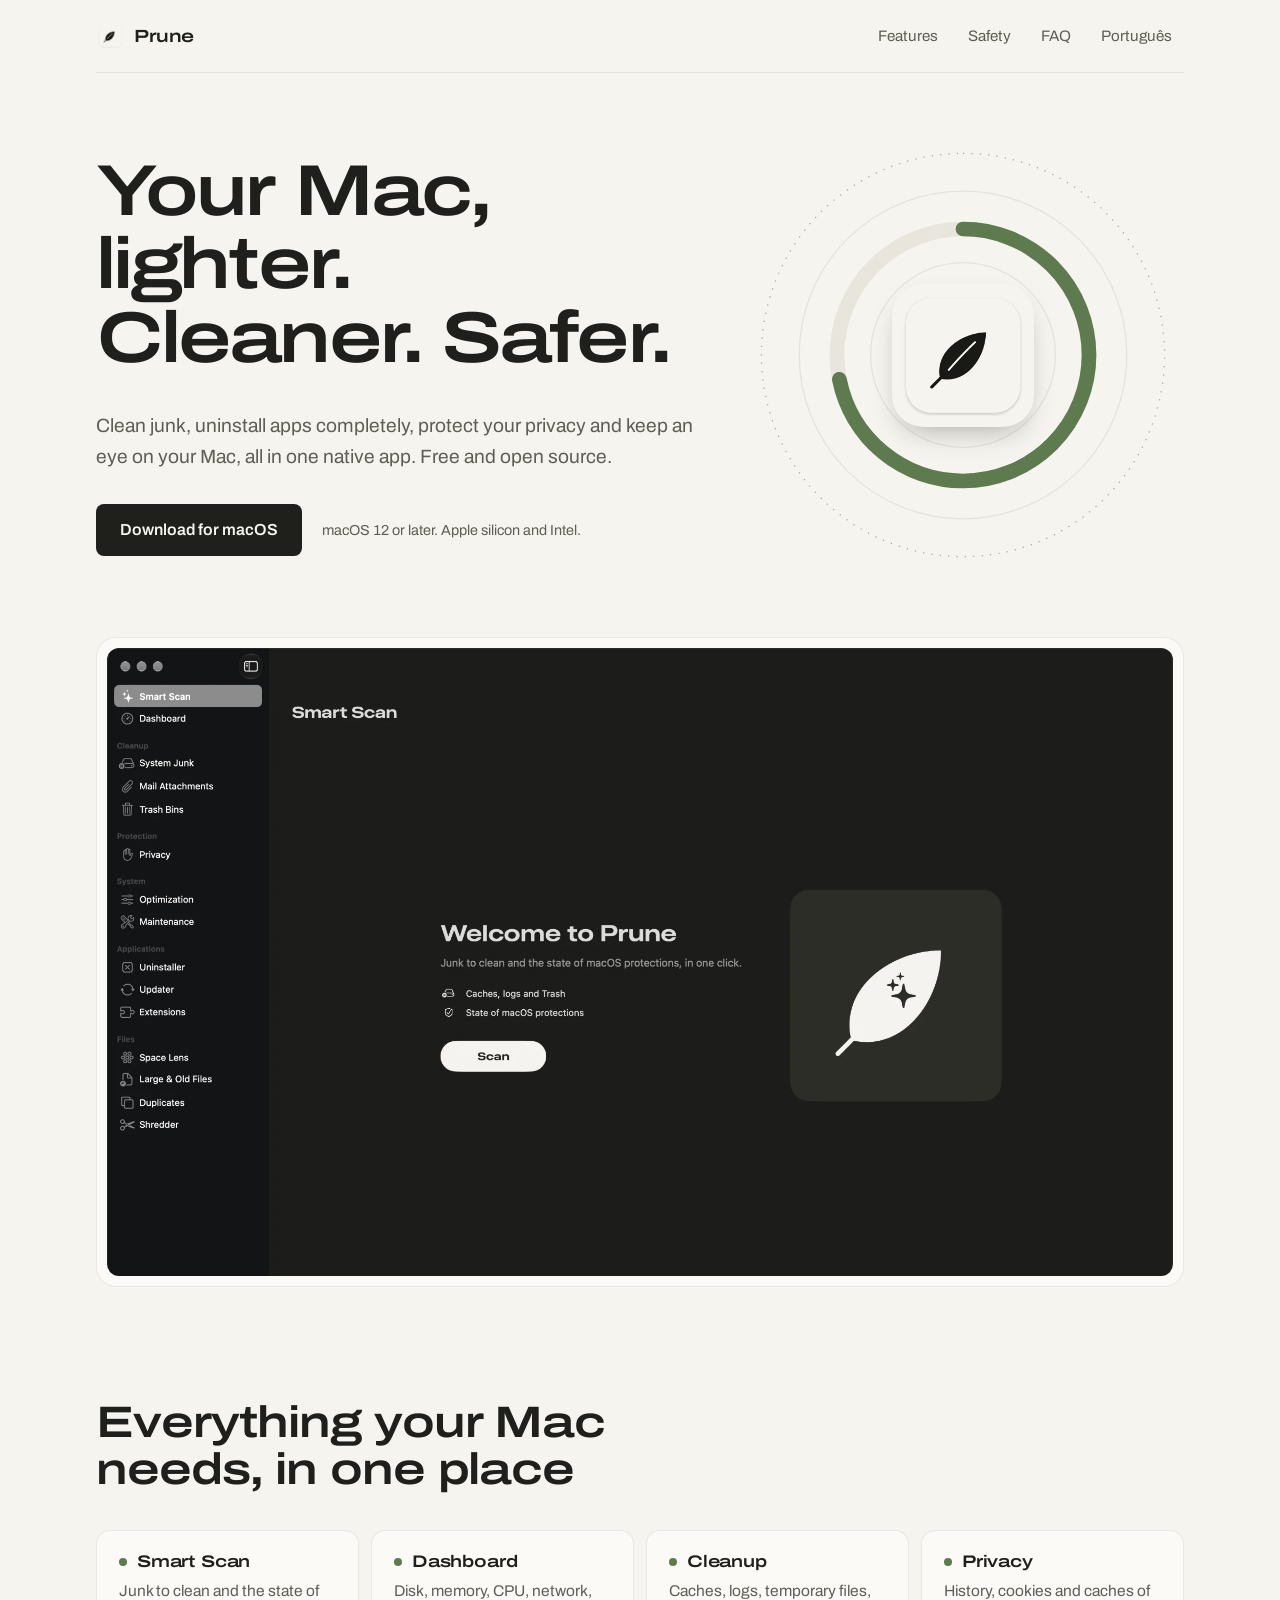
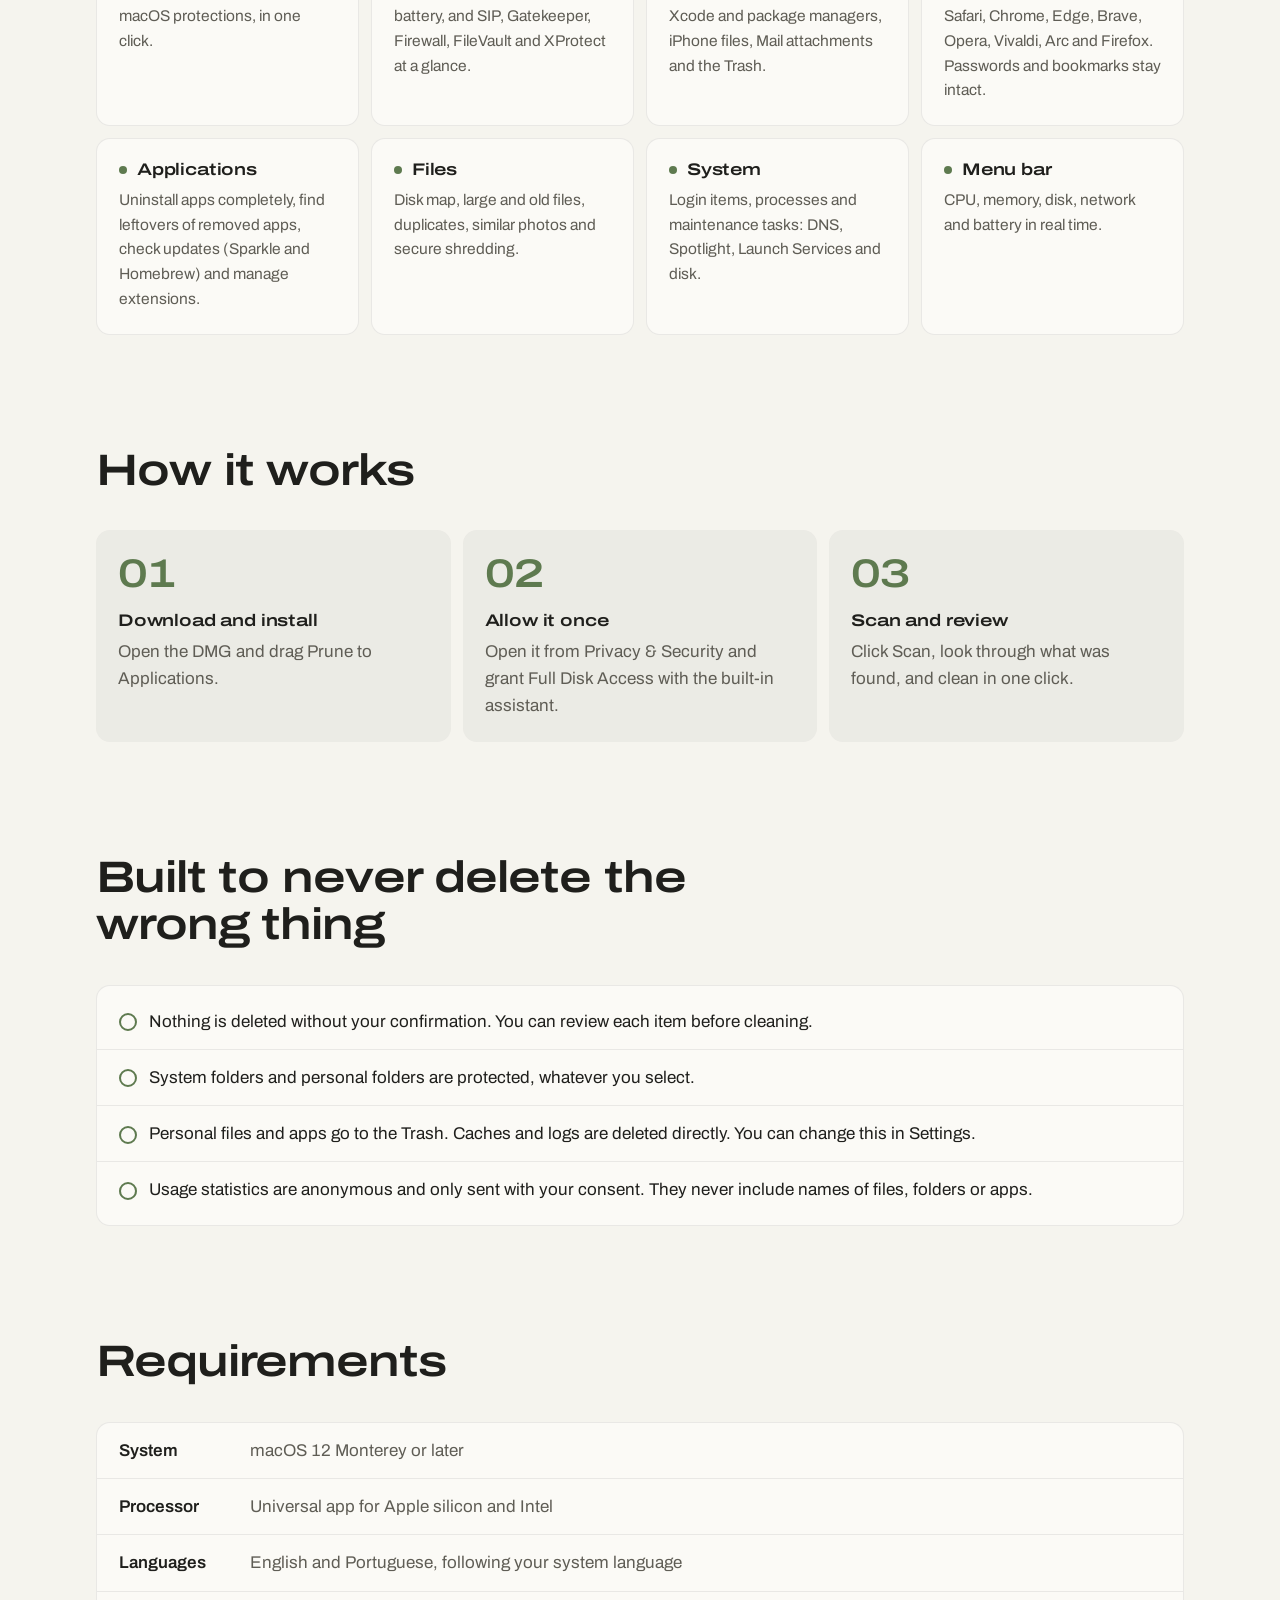
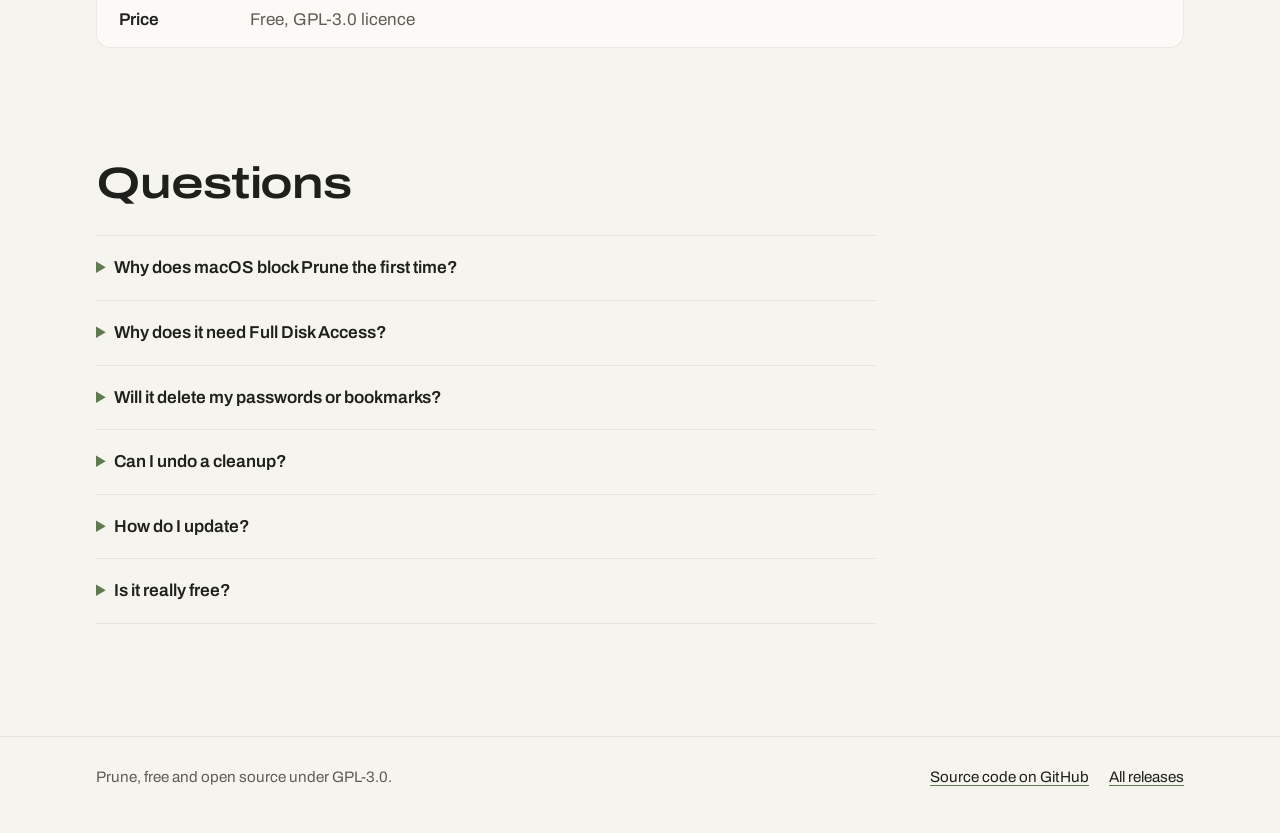
==== commit e0b22a1b: "Run on macOS 12 and add a macOS 12 pipeline (1.8.0)" ====
--- a/site/index.html
+++ b/site/index.html
@@ -3,9 +3,44 @@
 <head>
 <meta charset="utf-8">
 <meta name="viewport" content="width=device-width, initial-scale=1">
-<title>Prune for Mac</title>
-<meta name="description" content="Prune is a free, open-source Mac cleaner: clean junk, uninstall apps completely, protect your privacy and keep an eye on your Mac.">
-<link rel="alternate" hreflang="pt-PT" href="pt/">
+<title>Prune: Free, Open-Source Mac Cleaner and Uninstaller</title>
+<meta name="description" content="Prune is a free, open-source Mac cleaner and uninstaller: clean junk, remove apps completely, clear browser history and keep an eye on your Mac.">
+<link rel="canonical" href="https://viniciuslopesgit.github.io/prune/">
+<link rel="alternate" hreflang="en" href="https://viniciuslopesgit.github.io/prune/">
+<link rel="alternate" hreflang="pt-PT" href="https://viniciuslopesgit.github.io/prune/pt/">
+<link rel="alternate" hreflang="x-default" href="https://viniciuslopesgit.github.io/prune/">
+<link rel="icon" type="image/png" href="icon.png">
+<link rel="apple-touch-icon" href="icon.png">
+<meta property="og:type" content="website">
+<meta property="og:site_name" content="Prune">
+<meta property="og:title" content="Prune: Free, Open-Source Mac Cleaner and Uninstaller">
+<meta property="og:description" content="Clean junk, uninstall apps completely, protect your privacy and keep an eye on your Mac, all in one native app. Free and open source.">
+<meta property="og:url" content="https://viniciuslopesgit.github.io/prune/">
+<meta property="og:image" content="https://viniciuslopesgit.github.io/prune/og.png">
+<meta property="og:image:width" content="1200">
+<meta property="og:image:height" content="630">
+<meta property="og:image:alt" content="Prune, a free, open-source Mac cleaner, next to its Smart Scan window">
+<meta property="og:locale" content="en_US">
+<meta property="og:locale:alternate" content="pt_PT">
+<meta name="twitter:card" content="summary_large_image">
+<script type="application/ld+json">
+{
+  "@context": "https://schema.org",
+  "@type": "SoftwareApplication",
+  "name": "Prune",
+  "description": "A free, open-source Mac cleaner and uninstaller: clean junk, remove apps completely, clear browser history and keep an eye on your Mac.",
+  "url": "https://viniciuslopesgit.github.io/prune/",
+  "downloadUrl": "https://github.com/viniciuslopesgit/prune/releases/latest",
+  "image": "https://viniciuslopesgit.github.io/prune/og.png",
+  "screenshot": "https://viniciuslopesgit.github.io/prune/screenshot.png",
+  "applicationCategory": "UtilitiesApplication",
+  "operatingSystem": "macOS 12 or later",
+  "inLanguage": ["en", "pt-PT"],
+  "license": "https://www.gnu.org/licenses/gpl-3.0.html",
+  "isAccessibleForFree": true,
+  "offers": { "@type": "Offer", "price": "0", "priceCurrency": "USD" }
+}
+</script>
 <link rel="preconnect" href="https://fonts.googleapis.com">
 <link rel="stylesheet" href="https://fonts.googleapis.com/css2?family=Archivo:wdth,wght@62..125,100..900&display=swap">
 <link rel="stylesheet" href="style.css">
@@ -29,7 +64,7 @@
   <p class="lede">Clean junk, uninstall apps completely, protect your privacy and keep an eye on your Mac, all in one native app. Free and open source.</p>
   <div class="cta">
     <a class="button" href="https://github.com/viniciuslopesgit/prune/releases/latest">Download for macOS</a>
-    <p class="note">macOS 14 or later. Apple silicon and Intel.</p>
+    <p class="note">macOS 12 or later. Apple silicon and Intel.</p>
   </div>
   </div>
   <div class="scan" aria-hidden="true"><svg viewBox="0 0 200 200"><circle class="r" cx="100" cy="100" r="96"/><circle class="r" cx="100" cy="100" r="78"/><circle class="track" cx="100" cy="100" r="60"/><circle class="arc" cx="100" cy="100" r="60" pathLength="100"/><circle class="r" cx="100" cy="100" r="44"/></svg><img src="icon.png" width="128" height="128" alt=""></div>
@@ -71,7 +106,7 @@
 <section aria-labelledby="r-h">
   <h2 id="r-h">Requirements</h2>
   <dl class="req">
-    <dt>System</dt><dd>macOS 14 Sonoma or later</dd>
+    <dt>System</dt><dd>macOS 12 Monterey or later</dd>
     <dt>Processor</dt><dd>Universal app for Apple silicon and Intel</dd>
     <dt>Languages</dt><dd>English and Portuguese, following your system language</dd>
     <dt>Price</dt><dd>Free, GPL-3.0 licence</dd>
@@ -81,7 +116,14 @@
 <section id="faq" aria-labelledby="q-h">
   <h2 id="q-h">Questions</h2>
   <details><summary>Why does macOS block Prune the first time?</summary>
-    <p>Prune is not registered with Apple. Allow it once in System Settings, Privacy &amp; Security, Open Anyway, or run this in Terminal:</p>
+    <p>Prune is a free, open-source project made by independent developers, not a company. To open without a warning, a Mac app has to be notarized by Apple, which requires a paid Apple Developer account. Prune isn't notarized yet, so macOS can't confirm who made it and asks you first.</p>
+    <p>This is a warning that the developer is unknown, not a sign that something is wrong with the app. Because the code is open, you don't have to take our word for it:</p>
+    <ul>
+      <li>Read every line of the <a href="https://github.com/viniciuslopesgit/prune">source code on GitHub</a>.</li>
+      <li>Check that your download is the one we published: each Release lists the checksums in <code>SHA256SUMS</code>, and <code>shasum -a 256 Prune-*.dmg</code> shows yours.</li>
+      <li>Build the app yourself with <code>./scripts/build_app.sh</code>.</li>
+    </ul>
+    <p>To open it, go to System Settings, Privacy &amp; Security and click Open Anyway. You only do this once. Or run this in Terminal:</p>
     <pre><code>xattr -dr com.apple.quarantine /Applications/Prune.app</code></pre></details>
   <details><summary>Why does it need Full Disk Access?</summary>
     <p>Caches, logs and browser data live in folders macOS protects. Without access, Prune cannot see or clean them.</p></details>
--- a/site/style.css
+++ b/site/style.css
@@ -136,3 +136,7 @@
   .safety { margin-top: 0; }
   ol.steps { margin-bottom: 80px; }
 }
+details ul { margin: 12px 0 0; padding-left: 1.2em; color: var(--muted); max-width: 62ch; }
+details li { margin-bottom: .4em; }
+details li::marker { color: var(--leaf); }
+details :not(pre) > code { font-size: .88em; background: var(--inset); padding: 1px 6px; border-radius: 5px; }
